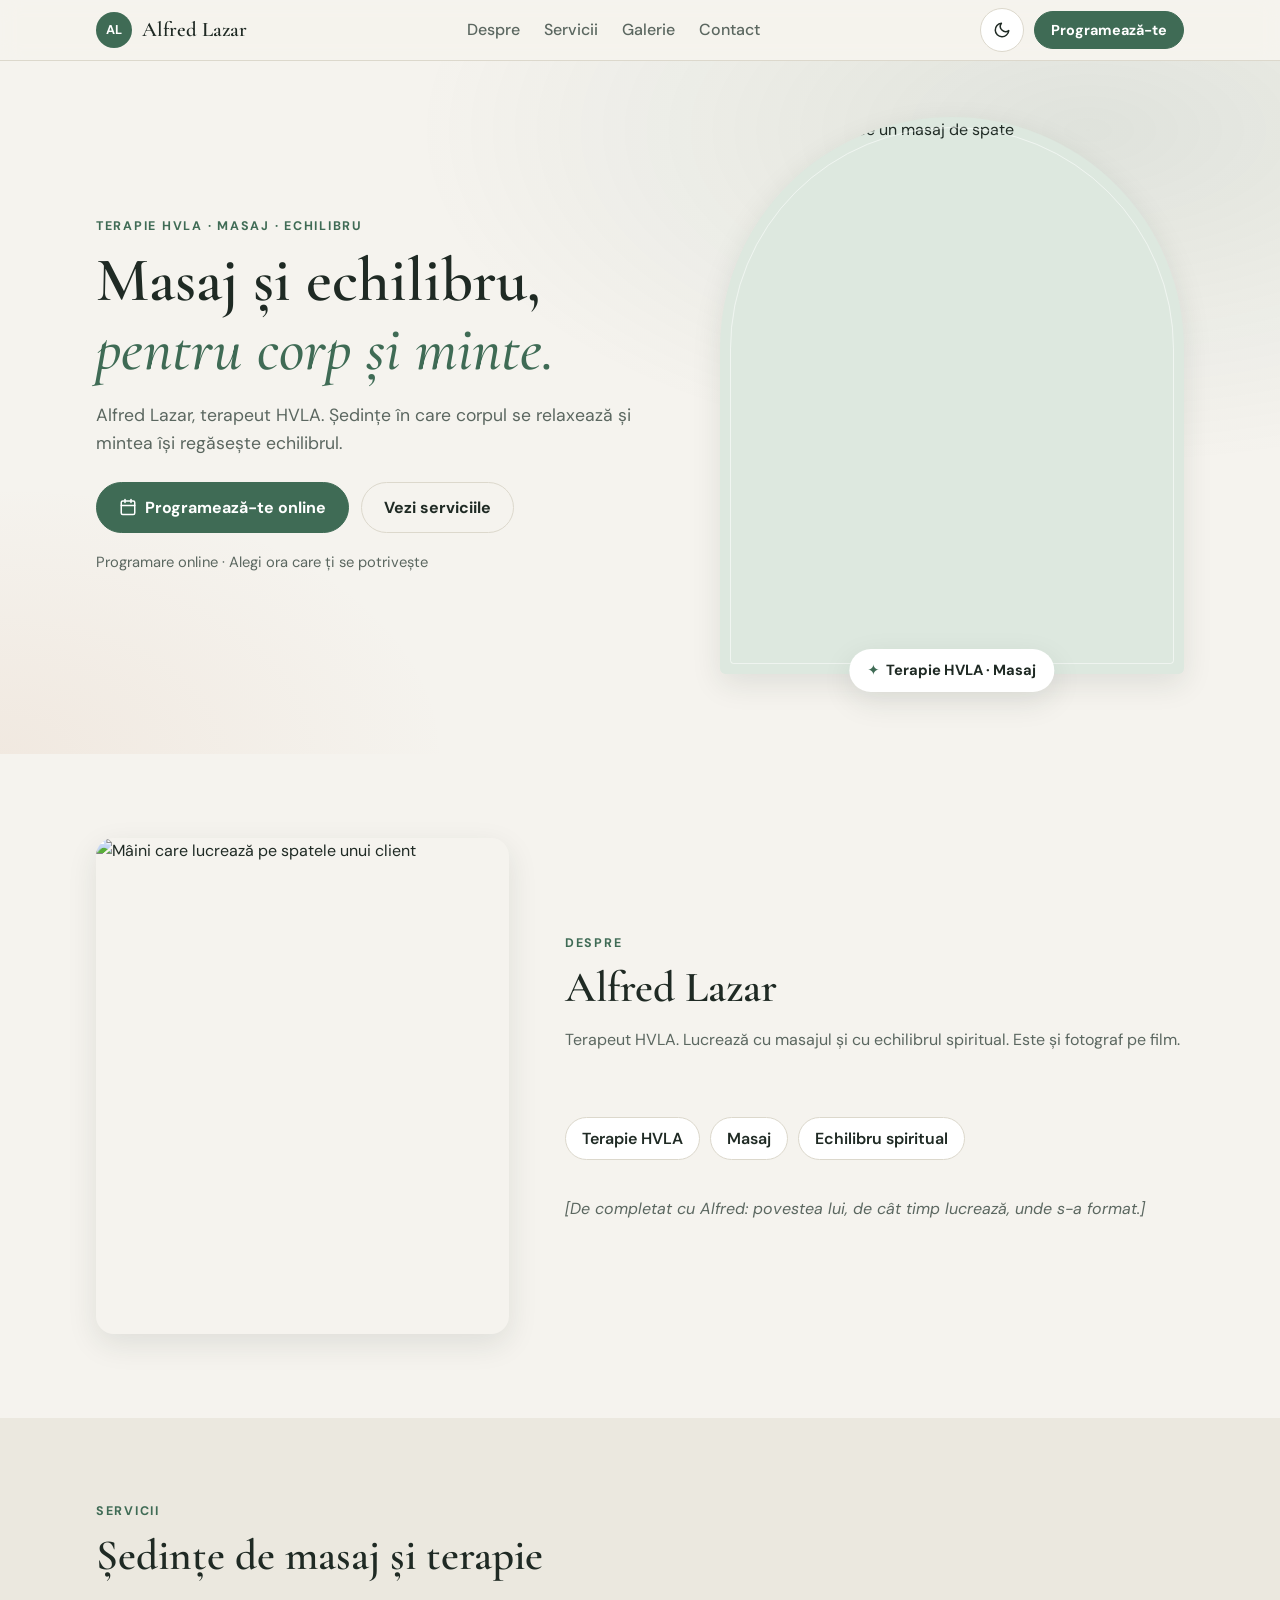
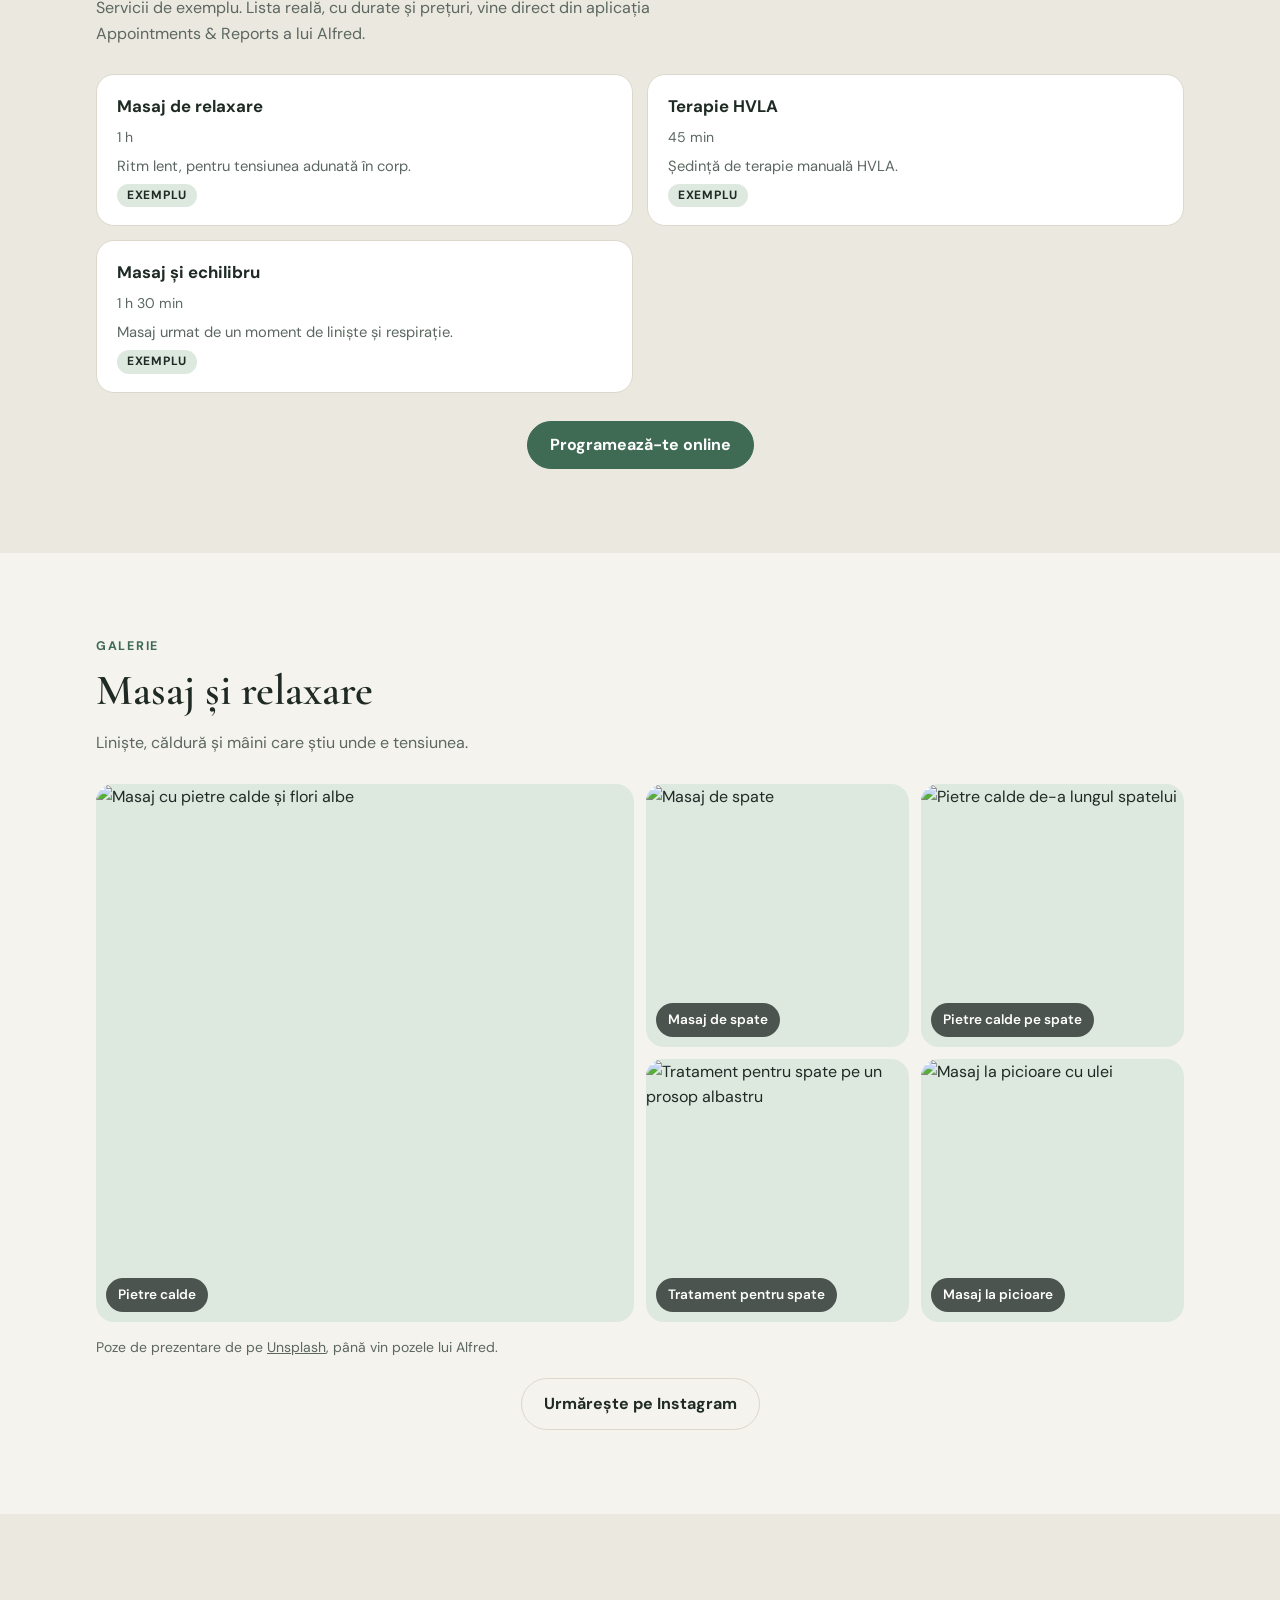
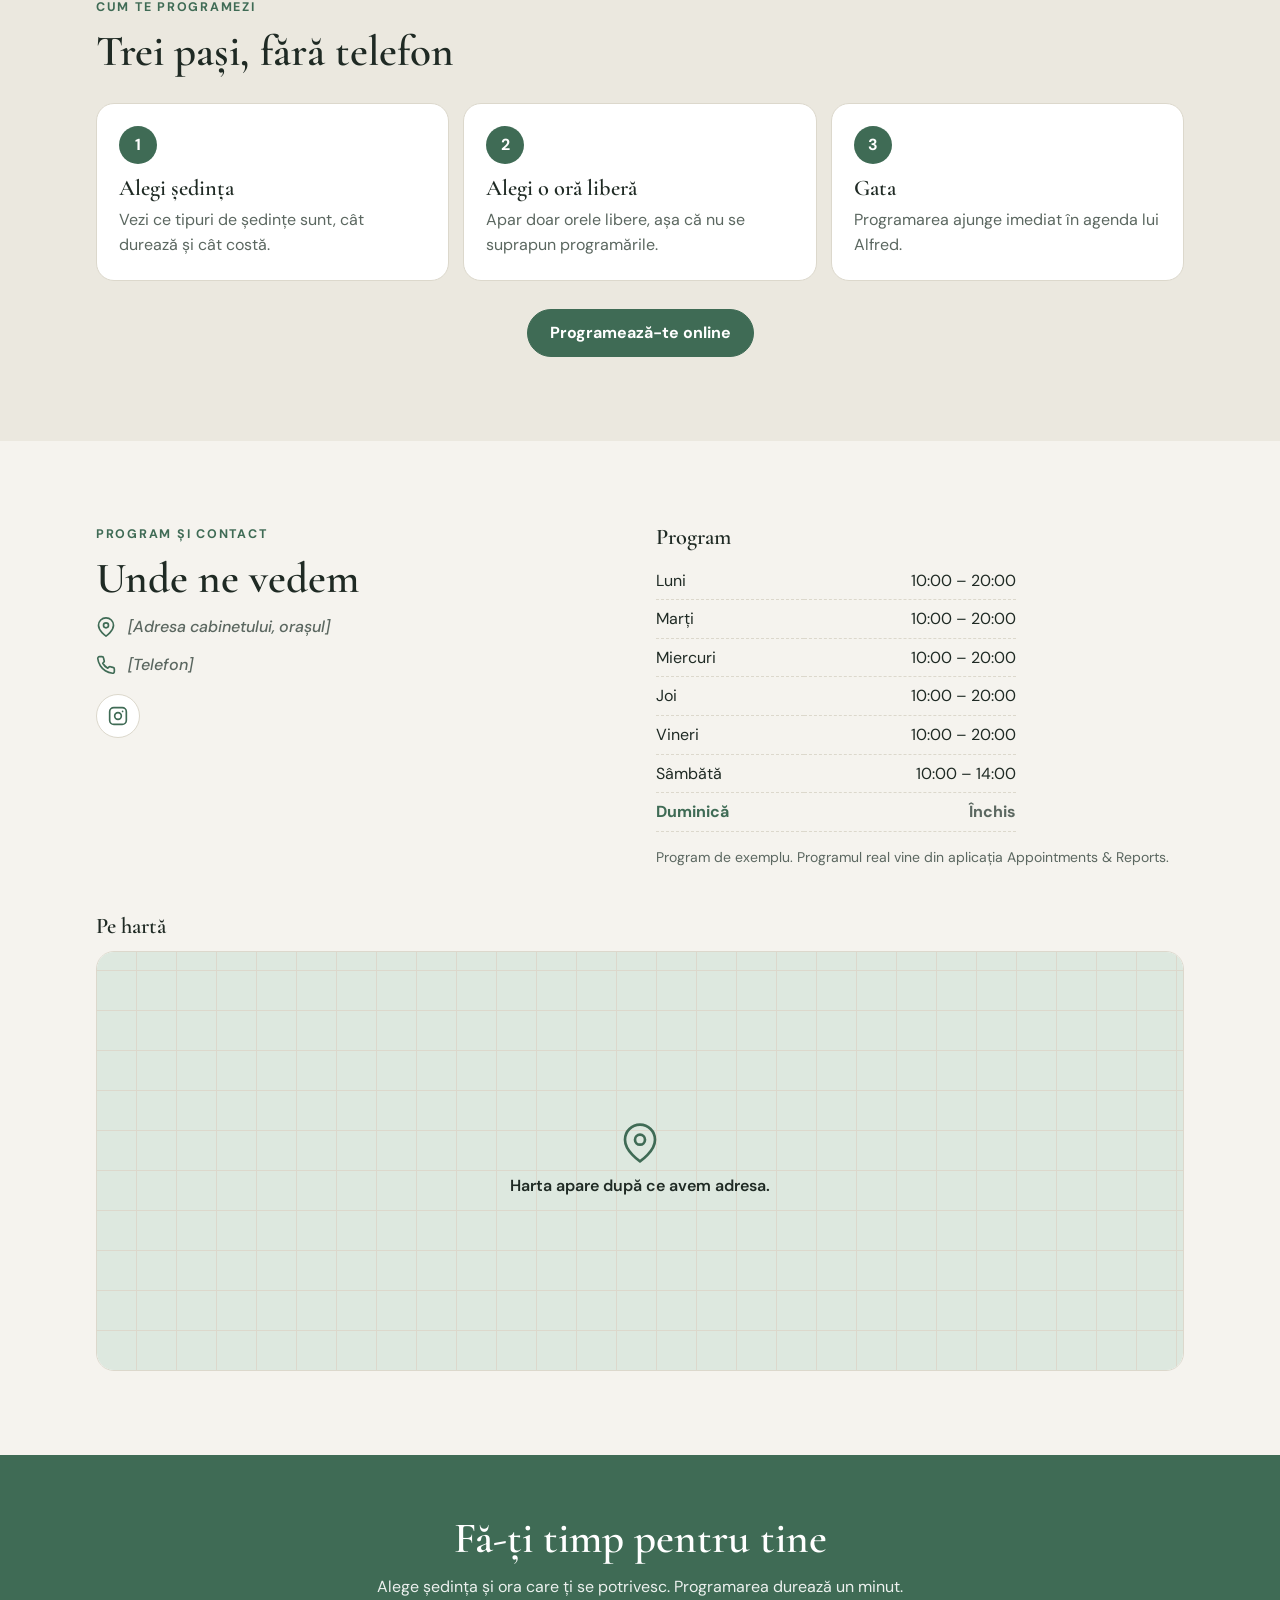
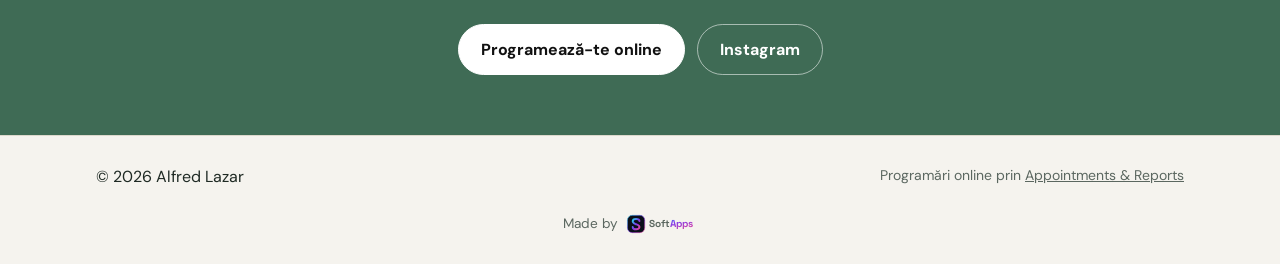
==== index.html @ 682d250b "Draft page for Alfred Lazar (massage, HVLA) Romanian client draft built from the YourBusinessName te" ====
<!doctype html>
<html lang="ro" data-niche="massage">

<head>
  <meta charset="utf-8" />
  <meta name="viewport" content="width=device-width, initial-scale=1" />
  <title>Masaj și terapie HVLA | Alfred Lazar</title>
  <meta name="description"
    content="Alfred Lazar, terapeut HVLA: masaj și echilibru spiritual. Vezi serviciile, programul și fă-ți o programare online." />
  <!-- Draft: noindex until the client approves publishing. -->
  <meta name="robots" content="noindex" />
  <link rel="canonical" href="https://alfred-lazar.appointmentsapps.com/" />
  <meta name="theme-color" content="#f5f3ee" />
  <script>
    (function () {
      var saved = null;
      try { saved = localStorage.getItem('theme'); } catch (_) { }
      var dark = saved ? saved === 'dark' : window.matchMedia('(prefers-color-scheme: dark)').matches;
      document.documentElement.setAttribute('data-theme', dark ? 'dark' : 'light');
    })();
  </script>

  <meta property="og:type" content="website" />
  <meta property="og:locale" content="ro_RO" />
  <meta property="og:title" content="Masaj și terapie HVLA | Alfred Lazar" />
  <meta property="og:description" content="Masaj și echilibru spiritual. Programare online." />
  <meta property="og:url" content="https://alfred-lazar.appointmentsapps.com/" />
  <meta property="og:image" content="https://alfred-lazar.appointmentsapps.com/assets/og.jpg" />
  <meta property="og:image:width" content="1200" />
  <meta property="og:image:height" content="630" />
  <meta name="twitter:card" content="summary_large_image" />
  <!-- Address, phone, geo and rating are not known yet: added when the client sends them. -->
  <script type="application/ld+json">
    {
      "@context": "https://schema.org",
      "@type": "HealthAndBeautyBusiness",
      "name": "Alfred Lazar",
      "description": "Terapeut HVLA. Masaj și echilibru spiritual.",
      "url": "https://alfred-lazar.appointmentsapps.com/",
      "image": "https://alfred-lazar.appointmentsapps.com/assets/og.jpg",
      "sameAs": ["https://www.instagram.com/laz.alfred/"]
    }
  </script>

  <link rel="icon" type="image/svg+xml" href="assets/favicon.svg" />

  <link rel="preconnect" href="https://images.unsplash.com" />
  <link rel="preload" as="image" fetchpriority="high" imagesrcset="https://images.unsplash.com/photo-1591343395082-e120087004b4?auto=format&amp;fit=crop&amp;w=600&amp;h=720&amp;q=50 600w, https://images.unsplash.com/photo-1591343395082-e120087004b4?auto=format&amp;fit=crop&amp;w=900&amp;h=1080&amp;q=50 900w" imagesizes="(min-width: 768px) 42vw, 92vw" href="https://images.unsplash.com/photo-1591343395082-e120087004b4?auto=format&amp;fit=crop&amp;w=600&amp;h=720&amp;q=50" />
  <link rel="preconnect" href="https://fonts.googleapis.com" />
  <link rel="preconnect" href="https://fonts.gstatic.com" crossorigin />
  <link rel="stylesheet" media="print" onload="this.media='all'"
    href="https://fonts.googleapis.com/css2?family=Cormorant+Garamond:ital,wght@0,500;0,600;1,500&family=DM+Sans:opsz,wght@9..40,400;9..40,500;9..40,700&family=Space+Grotesk:wght@700&display=swap" />

  <link rel="stylesheet" href="styles.css?v=2" />
</head>

<body>
  <header class="site-header">
    <div class="topbar">
      <div class="container topbar-inner">
        <a href="#" class="brand">
          <span class="brand-mark" aria-hidden="true">AL</span>
          <span>Alfred Lazar</span>
        </a>
        <nav class="topnav" aria-label="Secțiuni">
          <a href="#despre">Despre</a>
          <a href="#services">Servicii</a>
          <a href="#gallery">Galerie</a>
          <a href="#contact">Contact</a>
        </nav>
        <div class="topbar-actions">
          <button type="button" class="theme-toggle" id="theme-toggle" aria-label="Schimbă tema (luminoasă / întunecată)">
            <svg class="icon-moon" viewBox="0 0 24 24" width="18" height="18" fill="none" stroke="currentColor"
              stroke-width="2" stroke-linecap="round" stroke-linejoin="round" aria-hidden="true">
              <path d="M21 12.79A9 9 0 1 1 11.21 3 7 7 0 0 0 21 12.79z" />
            </svg>
            <svg class="icon-sun" viewBox="0 0 24 24" width="18" height="18" fill="none" stroke="currentColor"
              stroke-width="2" stroke-linecap="round" stroke-linejoin="round" aria-hidden="true">
              <circle cx="12" cy="12" r="5" />
              <line x1="12" y1="1" x2="12" y2="3" />
              <line x1="12" y1="21" x2="12" y2="23" />
              <line x1="4.22" y1="4.22" x2="5.64" y2="5.64" />
              <line x1="18.36" y1="18.36" x2="19.78" y2="19.78" />
              <line x1="1" y1="12" x2="3" y2="12" />
              <line x1="21" y1="12" x2="23" y2="12" />
              <line x1="4.22" y1="19.78" x2="5.64" y2="18.36" />
              <line x1="18.36" y1="5.64" x2="19.78" y2="4.22" />
            </svg>
          </button>
          <!-- Booking buttons stay inert until the client's booking link exists (BOOKING_LINK_ID in app.js). -->
          <button type="button" class="btn btn-small book-btn">Programează-te</button>
        </div>
      </div>
    </div>
  </header>

  <main>
    <section class="hero">
      <div class="container hero-inner">
        <div class="hero-copy">
          <p class="eyebrow">Terapie HVLA · Masaj · Echilibru</p>
          <h1><span>Masaj și echilibru, </span><em>pentru corp și minte.</em></h1>
          <p class="lead">Alfred Lazar, terapeut HVLA. Ședințe în care corpul se relaxează și mintea își regăsește
            echilibrul.</p>
          <div class="hero-actions">
            <button type="button" class="btn book-btn">
              <svg viewBox="0 0 24 24" width="18" height="18" fill="none" stroke="currentColor" stroke-width="2"
                stroke-linecap="round" stroke-linejoin="round" aria-hidden="true">
                <rect x="3" y="4" width="18" height="18" rx="2" />
                <line x1="16" y1="2" x2="16" y2="6" />
                <line x1="8" y1="2" x2="8" y2="6" />
                <line x1="3" y1="10" x2="21" y2="10" />
              </svg>
              Programează-te online
            </button>
            <a class="btn btn-ghost" href="#services">Vezi serviciile</a>
          </div>
          <p class="hero-proof">Programare online · Alegi ora care ți se potrivește</p>
        </div>

        <div class="hero-visual">
          <div class="hero-photo">
            <img src="https://images.unsplash.com/photo-1591343395082-e120087004b4?auto=format&amp;fit=crop&amp;w=600&amp;h=720&amp;q=50" srcset="https://images.unsplash.com/photo-1591343395082-e120087004b4?auto=format&amp;fit=crop&amp;w=600&amp;h=720&amp;q=50 600w, https://images.unsplash.com/photo-1591343395082-e120087004b4?auto=format&amp;fit=crop&amp;w=900&amp;h=1080&amp;q=50 900w"
              sizes="(min-width: 768px) 42vw, 92vw" width="600" height="720" fetchpriority="high"
              alt="Terapeut care face un masaj de spate" />
          </div>
          <p class="hero-chip"><span aria-hidden="true">✦</span> Terapie HVLA · Masaj</p>
        </div>
      </div>
    </section>

    <section class="section" id="despre">
      <div class="container about-wrap">
        <figure class="about-photo">
          <img src="https://images.unsplash.com/photo-1699523229208-be1e1dd9252d?auto=format&amp;fit=crop&amp;w=700&amp;h=840&amp;q=65" width="700" height="840" loading="lazy"
            alt="Mâini care lucrează pe spatele unui client" />
        </figure>
        <div class="about">
        <div class="section-head">
          <p class="eyebrow">Despre</p>
          <h2>Alfred Lazar</h2>
          <p class="muted">Terapeut HVLA. Lucrează cu masajul și cu echilibrul spiritual. Este și fotograf pe film.</p>
        </div>
        <ul class="about-tags" aria-label="Ce face Alfred">
          <li>Terapie HVLA</li>
          <li>Masaj</li>
          <li>Echilibru spiritual</li>
        </ul>
        <p class="placeholder-text">[De completat cu Alfred: povestea lui, de cât timp lucrează, unde s-a format.]</p>
      </div></div>
    </section>

    <section class="section section-tint" id="services">
      <div class="container">
        <div class="section-head">
          <p class="eyebrow">Servicii</p>
          <h2>Ședințe de masaj și terapie</h2>
          <p class="muted">Servicii de exemplu. Lista reală, cu durate și prețuri, vine direct din aplicația Appointments
            &amp; Reports a lui Alfred.</p>
        </div>
        <div id="services-list" class="services" aria-live="polite"></div>
        <div class="center">
          <button type="button" class="btn book-btn">Programează-te online</button>
        </div>
      </div>
    </section>

    <section class="section" id="gallery">
      <div class="container">
        <div class="section-head">
          <p class="eyebrow">Galerie</p>
          <h2>Masaj și relaxare</h2>
          <p class="muted">Liniște, căldură și mâini care știu unde e tensiunea.</p>
        </div>
        <div class="gallery gal" id="gallery-list">
          <figure class="gal-item gal-main">
            <img src="https://images.unsplash.com/photo-1600334129128-685c5582fd35?auto=format&amp;fit=crop&amp;w=900&amp;h=900&amp;q=65" width="900" height="900" loading="lazy" alt="Masaj cu pietre calde și flori albe" />
            <figcaption>Pietre calde</figcaption>
          </figure>
          <figure class="gal-item">
            <img src="https://images.unsplash.com/photo-1519824145371-296894a0daa9?auto=format&amp;fit=crop&amp;w=600&amp;h=600&amp;q=65" width="600" height="600" loading="lazy" alt="Masaj de spate" />
            <figcaption>Masaj de spate</figcaption>
          </figure>
          <figure class="gal-item">
            <img src="https://images.unsplash.com/photo-1696841212541-449ca29397cc?auto=format&amp;fit=crop&amp;w=600&amp;h=600&amp;q=65" width="600" height="600" loading="lazy" alt="Pietre calde de-a lungul spatelui" />
            <figcaption>Pietre calde pe spate</figcaption>
          </figure>
          <figure class="gal-item">
            <img src="https://images.unsplash.com/photo-1540205895360-4ad4cffb3aa8?auto=format&amp;fit=crop&amp;w=600&amp;h=600&amp;q=65" width="600" height="600" loading="lazy" alt="Tratament pentru spate pe un prosop albastru" />
            <figcaption>Tratament pentru spate</figcaption>
          </figure>
          <figure class="gal-item">
            <img src="https://images.unsplash.com/photo-1675159364615-38e1f6b62282?auto=format&amp;fit=crop&amp;w=600&amp;h=600&amp;q=65" width="600" height="600" loading="lazy" alt="Masaj la picioare cu ulei" />
            <figcaption>Masaj la picioare</figcaption>
          </figure>
        </div>
        <p class="muted small photo-note">Poze de prezentare de pe <a href="https://unsplash.com/" target="_blank" rel="noopener">Unsplash</a>, până vin pozele lui Alfred.</p>
        <div class="center ig-cta">
          <a class="btn btn-ghost" href="https://www.instagram.com/laz.alfred/" target="_blank" rel="noopener">Urmărește
            pe Instagram</a>
        </div>
      </div>
    </section>

    <section class="section section-tint" id="how">
      <div class="container">
        <div class="section-head">
          <p class="eyebrow">Cum te programezi</p>
          <h2>Trei pași, fără telefon</h2>
        </div>
        <ol class="steps">
          <li>
            <span class="step-n">1</span>
            <h3>Alegi ședința</h3>
            <p class="muted">Vezi ce tipuri de ședințe sunt, cât durează și cât costă.</p>
          </li>
          <li>
            <span class="step-n">2</span>
            <h3>Alegi o oră liberă</h3>
            <p class="muted">Apar doar orele libere, așa că nu se suprapun programările.</p>
          </li>
          <li>
            <span class="step-n">3</span>
            <h3>Gata</h3>
            <p class="muted">Programarea ajunge imediat în agenda lui Alfred.</p>
          </li>
        </ol>
        <div class="center">
          <button type="button" class="btn book-btn">Programează-te online</button>
        </div>
      </div>
    </section>

    <section class="section" id="contact">
      <div class="container contact">
        <div class="contact-info">
          <p class="eyebrow">Program și contact</p>
          <h2>Unde ne vedem</h2>
          <ul class="contact-list">
            <li>
              <svg viewBox="0 0 24 24" width="20" height="20" fill="none" stroke="currentColor" stroke-width="2"
                stroke-linecap="round" stroke-linejoin="round" aria-hidden="true">
                <path d="M21 10c0 7-9 13-9 13s-9-6-9-13a9 9 0 0 1 18 0z" />
                <circle cx="12" cy="10" r="3" />
              </svg>
              <span class="placeholder-text">[Adresa cabinetului, orașul]</span>
            </li>
            <li>
              <svg viewBox="0 0 24 24" width="20" height="20" fill="none" stroke="currentColor" stroke-width="2"
                stroke-linecap="round" stroke-linejoin="round" aria-hidden="true">
                <path
                  d="M22 16.92v3a2 2 0 0 1-2.18 2 19.79 19.79 0 0 1-8.63-3.07 19.5 19.5 0 0 1-6-6 19.79 19.79 0 0 1-3.07-8.67A2 2 0 0 1 4.11 2h3a2 2 0 0 1 2 1.72c.13.96.36 1.9.7 2.81a2 2 0 0 1-.45 2.11L8.09 9.91a16 16 0 0 0 6 6l1.27-1.27a2 2 0 0 1 2.11-.45c.91.34 1.85.57 2.81.7A2 2 0 0 1 22 16.92z" />
              </svg>
              <span class="placeholder-text">[Telefon]</span>
            </li>
          </ul>
          <ul class="social" aria-label="Rețele sociale">
            <li>
              <a class="social-link" href="https://www.instagram.com/laz.alfred/" target="_blank" rel="noopener"
                aria-label="Instagram @laz.alfred">
                <svg viewBox="0 0 24 24" width="20" height="20" fill="none" stroke="currentColor" stroke-width="2"
                  stroke-linecap="round" stroke-linejoin="round" aria-hidden="true">
                  <rect x="2" y="2" width="20" height="20" rx="5" />
                  <circle cx="12" cy="12" r="4" />
                  <path d="M17.5 6.5h.01" />
                </svg>
              </a>
            </li>
          </ul>
        </div>

        <div class="hours">
          <h3>Program</h3>
          <table id="hours-table">
            <tbody></tbody>
          </table>
          <p class="muted small" id="hours-note">Program de exemplu. Programul real vine din aplicația Appointments &amp;
            Reports.</p>
        </div>

        <div class="map">
          <h3>Pe hartă</h3>
          <div class="map-frame">
            <!-- Replace with the Google Maps embed once the address is known. -->
            <div class="map-placeholder">
              <svg viewBox="0 0 24 24" width="40" height="40" fill="none" stroke="currentColor" stroke-width="1.6"
                stroke-linecap="round" stroke-linejoin="round" aria-hidden="true">
                <path d="M21 10c0 7-9 13-9 13s-9-6-9-13a9 9 0 0 1 18 0z" />
                <circle cx="12" cy="10" r="3" />
              </svg>
              <p>Harta apare după ce avem adresa.</p>
            </div>
          </div>
        </div>
      </div>
    </section>

    <section class="cta">
      <div class="container cta-inner">
        <h2>Fă-ți timp pentru tine</h2>
        <p>Alege ședința și ora care ți se potrivesc. Programarea durează un minut.</p>
        <div class="cta-actions">
          <button type="button" class="btn btn-light book-btn">Programează-te online</button>
          <a class="btn btn-outline-light" href="https://www.instagram.com/laz.alfred/" target="_blank"
            rel="noopener">Instagram</a>
        </div>
      </div>
    </section>
  </main>

  <footer class="footer">
    <div class="container footer-inner">
      <p>© <span id="year">2026</span> Alfred Lazar</p>
      <p class="muted small">Programări online prin <a href="https://appointmentsapps.com/" target="_blank"
          rel="noopener">Appointments &amp; Reports</a></p>
    </div>
    <div class="container">
      <p class="footer-madeby">
        <a href="https://softsapps.com" target="_blank" rel="noopener" aria-label="Made by SoftApps">
          <span class="madeby-label">Made by</span>
          <svg xmlns="http://www.w3.org/2000/svg" viewBox="0 0 380 100" role="img" aria-label="SoftApps">
            <defs>
              <linearGradient id="saLogo" x1="0" y1="0" x2="1" y2="1">
                <stop offset="0" stop-color="#22d3ee"></stop>
                <stop offset="0.5" stop-color="#7c3aed"></stop>
                <stop offset="1" stop-color="#ec4899"></stop>
              </linearGradient>
            </defs>
            <rect x="6" y="14" width="72" height="72" rx="20" fill="#0a0e1a"></rect>
            <rect x="6" y="14" width="72" height="72" rx="20" fill="none" stroke="url(#saLogo)" stroke-width="2.5">
            </rect>
            <path
              d="M56 38 C56 31 49 29 42 29 C34 29 28 32 28 39 C28 47 37 49 42 51 C47 53 56 55 56 63 C56 70 48 72 42 72 C35 72 28 70 28 62"
              fill="none" stroke="url(#saLogo)" stroke-width="8" stroke-linecap="round"></path>
            <text x="96" y="62" font-family="'Space Grotesk', system-ui, sans-serif" font-size="42" font-weight="700"
              fill="currentColor">Soft<tspan fill="url(#saLogo)">Apps</tspan></text>
          </svg>
        </a>
      </p>
    </div>
  </footer>

  <button type="button" class="sticky-book book-btn">Programează-te online</button>

  <script src="lightbox.js?v=1" defer></script>
  <script type="module" src="app.js?v=2"></script>
</body>

</html>
---- styles.css ----
/* Theme tokens: one block per niche × light/dark. The niche is set on <html data-niche>. */

:root,
html[data-niche="nails"] {
  --bg: #fbf3f1;
  --bg-tint: #f6e6e3;
  --surface: #ffffff;
  --text: #2b1d1f;
  --muted: #7a6366;
  --line: #ecd8d4;
  --accent: #c2233f;
  --accent-ink: #ffffff;
  --accent-soft: #f7d9d6;
  --cta-bg: #c2233f;
  --cta-ink: #ffffff;
  --shadow: 0 10px 30px rgba(110, 40, 50, 0.10);
  --radius: 18px;
  --hero-radius: 999px 999px 18px 18px;
  --font-display: 'Cormorant Garamond', Georgia, serif;
  --font-body: 'DM Sans', system-ui, -apple-system, 'Segoe UI', sans-serif;
  --h-transform: none;
  --h-spacing: 0;
  --h-weight: 600;
  --em-style: italic;
}

html[data-theme="dark"][data-niche="nails"] {
  --bg: #1b1415;
  --bg-tint: #241a1c;
  --surface: #2a1f21;
  --text: #f6eceb;
  --muted: #bba5a7;
  --line: #3d2e30;
  --accent: #e95870;
  --accent-ink: #1b1415;
  --accent-soft: #3a2427;
  --cta-bg: #3a2427;
  --cta-ink: #f6eceb;
  --shadow: 0 10px 30px rgba(0, 0, 0, 0.35);
}

html[data-niche="barber"] {
  --bg: #f5f2ed;
  --bg-tint: #ebe6dd;
  --surface: #ffffff;
  --text: #1e1b18;
  --muted: #6b645b;
  --line: #ddd5c8;
  --accent: #a54c1c;
  --accent-ink: #ffffff;
  --accent-soft: #f1dccb;
  --cta-bg: #1e1b18;
  --cta-ink: #f3ede3;
  --shadow: 0 10px 30px rgba(60, 40, 20, 0.12);
  --radius: 6px;
  --hero-radius: 6px;
  --font-display: 'Oswald', 'Arial Narrow', sans-serif;
  --h-transform: uppercase;
  --h-spacing: 0.02em;
  --h-weight: 600;
  --em-style: normal;
}

html[data-theme="dark"][data-niche="barber"] {
  --bg: #14120f;
  --bg-tint: #1c1915;
  --surface: #221e19;
  --text: #f3ede3;
  --muted: #b0a698;
  --line: #3a342b;
  --accent: #e08a4b;
  --accent-ink: #14120f;
  --accent-soft: #3a2a1d;
  --cta-bg: #2a2118;
  --cta-ink: #f3ede3;
  --shadow: 0 10px 30px rgba(0, 0, 0, 0.4);
}

html[data-niche="detailing"] {
  --bg: #f1f5f9;
  --bg-tint: #e5edf5;
  --surface: #ffffff;
  --text: #0f1b2a;
  --muted: #5a6b7d;
  --line: #d3dfeb;
  --accent: #0b67c2;
  --accent-ink: #ffffff;
  --accent-soft: #d8e8f8;
  --cta-bg: #0b3b6e;
  --cta-ink: #ffffff;
  --shadow: 0 10px 30px rgba(15, 50, 100, 0.12);
  --radius: 14px;
  --hero-radius: 50% 50% 14px 14px / 38% 38% 14px 14px;
  --font-display: 'Space Grotesk', system-ui, sans-serif;
  --h-transform: none;
  --h-spacing: -0.02em;
  --h-weight: 700;
  --em-style: normal;
}

html[data-theme="dark"][data-niche="detailing"] {
  --bg: #0c131c;
  --bg-tint: #121c28;
  --surface: #172231;
  --text: #e8f0f8;
  --muted: #9fb1c4;
  --line: #263647;
  --accent: #4aa3ff;
  --accent-ink: #08111a;
  --accent-soft: #17304b;
  --cta-bg: #0f2c4d;
  --cta-ink: #e8f0f8;
  --shadow: 0 10px 30px rgba(0, 0, 0, 0.4);
}

html[data-niche="trainer"] {
  --bg: #f3f7f1;
  --bg-tint: #e4eee0;
  --surface: #ffffff;
  --text: #111c14;
  --muted: #566759;
  --line: #d2e0cc;
  --accent: #1b7733;
  --accent-ink: #ffffff;
  --accent-soft: #d6efd8;
  --cta-bg: #12331c;
  --cta-ink: #ffffff;
  --shadow: 0 10px 30px rgba(20, 70, 30, 0.12);
  --radius: 22px;
  --hero-radius: 40px 40px 120px 40px;
  --font-display: 'Oswald', 'Arial Narrow', sans-serif;
  --h-transform: uppercase;
  --h-spacing: 0.01em;
  --h-weight: 700;
  --em-style: normal;
}

html[data-theme="dark"][data-niche="trainer"] {
  --bg: #0d130e;
  --bg-tint: #131c14;
  --surface: #182319;
  --text: #eaf4ea;
  --muted: #9db3a0;
  --line: #2a3b2c;
  --accent: #8ae234;
  --accent-ink: #0d130e;
  --accent-soft: #243a1f;
  --cta-bg: #17261a;
  --cta-ink: #eaf4ea;
  --shadow: 0 10px 30px rgba(0, 0, 0, 0.4);
}

* { box-sizing: border-box; }

html { scroll-behavior: smooth; scroll-padding-top: 120px; }

body {
  margin: 0;
  background: var(--bg);
  color: var(--text);
  font-family: var(--font-body, 'DM Sans', system-ui, sans-serif);
  font-size: 16px;
  line-height: 1.6;
  -webkit-font-smoothing: antialiased;
  padding-bottom: 76px;
  transition: background 0.25s ease, color 0.25s ease;
}

html[data-niche="barber"] body,
html[data-niche="detailing"] body,
html[data-niche="trainer"] body { font-family: 'DM Sans', system-ui, -apple-system, 'Segoe UI', sans-serif; }

img, svg { max-width: 100%; }
a { color: inherit; }

.container { width: 100%; max-width: 1120px; margin: 0 auto; padding: 0 16px; }
.hidden { display: none !important; }
.muted { color: var(--muted); }
.small { font-size: 0.875rem; }
.center { text-align: center; margin-top: 28px; }

h1, h2, h3 {
  font-family: var(--font-display);
  font-weight: var(--h-weight);
  text-transform: var(--h-transform);
  letter-spacing: var(--h-spacing);
  line-height: 1.1;
  margin: 0 0 12px;
}
h1 { font-size: clamp(2.3rem, 7vw, 3.9rem); }
h1 em { font-style: var(--em-style); font-weight: 500; color: var(--accent); }
h2 { font-size: clamp(1.9rem, 5vw, 2.7rem); }
h3 { font-size: 1.4rem; }

.eyebrow {
  margin: 0 0 10px;
  font-size: 0.78rem;
  font-weight: 700;
  letter-spacing: 0.14em;
  text-transform: uppercase;
  color: var(--accent);
}

/* Buttons */
.btn {
  font-family: inherit;
  cursor: pointer;
  display: inline-flex;
  align-items: center;
  justify-content: center;
  gap: 8px;
  min-height: 48px;
  padding: 12px 22px;
  border-radius: 999px;
  border: 1.5px solid var(--accent);
  background: var(--accent);
  color: var(--accent-ink);
  font-weight: 700;
  font-size: 1rem;
  text-decoration: none;
  transition: transform 0.15s ease, box-shadow 0.15s ease, background 0.15s ease;
}
html[data-niche="barber"] .btn { border-radius: 6px; text-transform: uppercase; letter-spacing: 0.06em; font-size: 0.92rem; }
.btn:hover { transform: translateY(-1px); box-shadow: 0 8px 20px color-mix(in srgb, var(--accent) 32%, transparent); }
.btn-ghost { background: transparent; color: var(--text); border-color: var(--line); }
.btn-ghost:hover { border-color: var(--accent); box-shadow: none; }
.btn-small { min-height: 38px; padding: 6px 16px; font-size: 0.9rem; }
.btn-light { background: #fff; color: #111; border-color: #fff; }
.btn-outline-light { background: transparent; color: var(--cta-ink); border-color: color-mix(in srgb, var(--cta-ink) 55%, transparent); }
.btn-outline-light:hover { border-color: var(--cta-ink); box-shadow: none; }

/* Header: demo bar + top bar */
.site-header { position: sticky; top: 0; z-index: 20; }

.demo-bar { background: var(--text); color: var(--bg); }
.demo-bar-inner { display: flex; align-items: center; justify-content: space-between; gap: 12px; min-height: 48px; padding-top: 2px; padding-bottom: 2px; }
.demo-pick { display: inline-flex; align-items: center; gap: 10px; flex-shrink: 0; white-space: nowrap; font-size: 0.9rem; font-weight: 600; }
.demo-pick select {
  max-width: 62vw;
  text-overflow: ellipsis;
  min-height: 36px;
  padding: 4px 34px 4px 12px;
  border-radius: 999px;
  border: 1.5px solid color-mix(in srgb, var(--bg) 40%, transparent);
  background: color-mix(in srgb, var(--bg) 12%, transparent);
  color: inherit;
  font: inherit;
  font-weight: 700;
  cursor: pointer;
  appearance: none;
  -webkit-appearance: none;
  background-image: url("data:image/svg+xml,%3Csvg xmlns='http://www.w3.org/2000/svg' width='12' height='8' viewBox='0 0 12 8'%3E%3Cpath d='M1 1.5l5 5 5-5' fill='none' stroke='%23999' stroke-width='2' stroke-linecap='round' stroke-linejoin='round'/%3E%3C/svg%3E");
  background-repeat: no-repeat;
  background-position: right 12px center;
}
.demo-pick select option { color: #111; background: #fff; }
.demo-pick select:focus-visible { outline: 3px solid var(--accent); outline-offset: 2px; }
.demo-bar { position: relative; }
.demo-perks { flex: 1; min-width: 0; display: flex; justify-content: center; }
.demo-get {
  flex-shrink: 0; padding: 7px 14px; border-radius: 999px; background: var(--bg); color: var(--text);
  text-decoration: none; font-size: 0.9rem; font-weight: 700; white-space: nowrap;
}
.demo-get:hover { background: var(--accent-soft); }
/* Touch targets: the bar's controls look 36 px tall but take taps over 44 px (a transparent
   border on the select, an invisible ::after on the link and the pill). */
.demo-pick select { min-height: 44px; padding: 0 30px 0 10px; border: 4px solid transparent; background-clip: padding-box; box-shadow: inset 0 0 0 1.5px color-mix(in srgb, var(--bg) 40%, transparent); }
.demo-get, .perks-pill { position: relative; }
.demo-get::after, .perks-pill::after { content: ''; position: absolute; inset: -6px -2px; }
.perks-pill {
  display: inline-flex; align-items: center; gap: 7px; max-width: 100%; min-height: 36px; padding: 5px 12px;
  border-radius: 999px; border: 1.5px solid var(--accent); background: transparent; color: var(--bg);
  font: inherit; font-size: 0.9rem; font-weight: 700; white-space: nowrap; cursor: pointer;
}
.perks-pill b { color: var(--accent-soft); font-weight: 800; }
html[data-theme="dark"] .perks-pill b { color: color-mix(in srgb, var(--accent) 50%, #000); }
.perks-pill:hover { background: color-mix(in srgb, var(--bg) 12%, transparent); }
.perks-pill:focus-visible { outline: 3px solid var(--accent); outline-offset: 2px; }
.perks-caret { transition: transform 0.2s; }
.perks-pill[aria-expanded="true"] .perks-caret { transform: rotate(180deg); }
.perks-pop {
  position: absolute; z-index: 5; top: calc(100% + 6px); left: 50%; transform: translateX(-50%);
  width: min(760px, calc(100% - 32px)); padding: 8px;
  display: grid; grid-template-columns: 1fr 1fr; gap: 2px;
  background: var(--surface); color: var(--text); border: 1px solid var(--line); border-radius: 16px;
  box-shadow: var(--shadow); font-size: 0.92rem;
}
.perks-pop[hidden] { display: none; }
.perks-pop > div { padding: 12px 14px; border-radius: 12px; }
.perks-pop > div:hover { background: var(--accent-soft); }
.perks-pop > div > span { margin-right: 6px; }
.perks-pop strong { font-size: 0.95rem; }
.perks-pop em { display: block; margin-top: 2px; font-style: normal; color: var(--muted); font-size: 0.86rem; }
.perks-app { grid-column: 1 / -1; padding: 10px 14px; font-weight: 700; color: var(--accent); text-underline-offset: 3px; }
.perks-short { display: none; }
@media (max-width: 420px) {
  .perks-full { display: none; }
  .perks-short { display: inline; }
  .perks-caret { display: none; }
  .perks-pill { padding-inline: 10px; gap: 5px; }
}
@media (max-width: 800px) {
  .perks-long { display: none; }
  .demo-pick select { max-width: 34vw; }
}
@media (max-width: 640px) {
  .perks-pop { grid-template-columns: 1fr; }
}
@media (max-width: 520px) {
  .demo-bar-inner { gap: 8px; }
  .demo-pick-label { display: none; }
  .demo-pick select { max-width: 30vw; }
  .demo-get { padding: 7px 11px; }
}

.topbar {
  background: color-mix(in srgb, var(--bg) 90%, transparent);
  backdrop-filter: saturate(1.4) blur(10px);
  -webkit-backdrop-filter: saturate(1.4) blur(10px);
  border-bottom: 1px solid var(--line);
}
.topbar-inner { display: flex; align-items: center; justify-content: space-between; gap: 12px; height: 60px; }
.brand { white-space: nowrap; display: flex; align-items: center; gap: 10px; text-decoration: none; font-family: var(--font-display); font-size: 1.3rem; font-weight: var(--h-weight); text-transform: var(--h-transform); letter-spacing: var(--h-spacing); }
.brand-mark {
  display: inline-flex; align-items: center; justify-content: center;
  width: 36px; height: 36px; border-radius: 50%;
  background: var(--accent); color: var(--accent-ink);
  font-family: 'DM Sans', system-ui, sans-serif; font-size: 0.8rem; font-weight: 700; letter-spacing: 0.02em; text-transform: none;
}
html[data-niche="barber"] .brand-mark { border-radius: 6px; }
.topnav { display: none; }
.topbar-actions { display: flex; align-items: center; gap: 10px; }
.theme-toggle {
  display: inline-flex; align-items: center; justify-content: center;
  width: 44px; height: 44px; padding: 0; border-radius: 50%;
  border: 1px solid var(--line); background: var(--surface); color: var(--text); cursor: pointer;
}
.theme-toggle:hover { border-color: var(--accent); color: var(--accent); }
.theme-toggle .icon-sun { display: none; }
:root[data-theme="dark"] .theme-toggle .icon-sun { display: block; }
:root[data-theme="dark"] .theme-toggle .icon-moon { display: none; }
.topbar .btn-small { display: none; }

/* Hero */
.hero { padding: 32px 0 52px; }
.hero-inner { display: grid; gap: 32px; }
.lead { font-size: 1.1rem; color: var(--muted); max-width: 34rem; }
.hero-actions { display: flex; flex-wrap: wrap; gap: 12px; margin: 24px 0 18px; }
.hero-actions .btn { flex: 1 1 200px; }
.hero-proof { margin: 0; font-size: 0.92rem; color: var(--muted); }
.hero-visual { position: relative; }
.hero-art {
  background: var(--accent-soft);
  border-radius: var(--hero-radius);
  box-shadow: var(--shadow);
  overflow: hidden;
  padding: 12px 12px 0;
}
.hero-art svg { display: none; width: 100%; height: auto; max-height: 420px; margin: 0 auto; }
html[data-niche="nails"] [data-art="nails"],
html[data-niche="barber"] [data-art="barber"],
html[data-niche="detailing"] [data-art="detailing"],
html[data-niche="trainer"] [data-art="trainer"] { display: block; }
.hero-badge {
  position: absolute; left: 16px; bottom: 16px;
  display: inline-flex; align-items: center; gap: 8px;
  padding: 8px 14px; border-radius: 999px;
  background: var(--surface); box-shadow: var(--shadow);
  font-size: 0.88rem; font-weight: 700;
}
.hero-badge::before { content: ''; width: 9px; height: 9px; border-radius: 50%; background: #9aa0a6; }
.hero-badge.is-open::before { background: #22a55a; }

/* Illustration colour hooks */
.f-accent { fill: var(--accent); }
.f-soft { fill: var(--surface); opacity: 0.55; }
.f-surface { fill: var(--surface); }
.f-text { fill: var(--text); }
.s-accent { stroke: var(--accent); }
.s-text { stroke: var(--text); }
.s-line { stroke: var(--line); }
.pole-copper { fill: var(--accent); }
.pole-spin { animation: pole-spin 2.4s linear infinite; }
@keyframes pole-spin { to { transform: translateY(60px); } }
.pulse { stroke-dasharray: 560; stroke-dashoffset: 560; animation: pulse-draw 2.6s ease-out infinite; }
@keyframes pulse-draw { 0% { stroke-dashoffset: 560; } 55%, 100% { stroke-dashoffset: 0; } }
.bubbles { animation: bubble-float 3.4s ease-in-out infinite; }
@keyframes bubble-float { 50% { transform: translateY(-10px); } }

/* Sections */
.section { padding: 60px 0; }
.section-tint { background: var(--bg-tint); }
.section-head { max-width: 40rem; margin-bottom: 28px; }

/* Why */
.why { display: grid; gap: 14px; }
.why-item { padding: 22px; border-radius: var(--radius); background: var(--surface); border: 1px solid var(--line); }
.why-item h3 { margin-bottom: 6px; }
.why-item p { margin: 0; color: var(--muted); }
.why-num {
  display: inline-flex; align-items: center; justify-content: center;
  width: 38px; height: 38px; margin-bottom: 12px; border-radius: 50%;
  background: var(--accent-soft); color: var(--accent);
  font-weight: 700;
}
html[data-niche="barber"] .why-num { border-radius: 6px; }

/* Services */
.services { display: grid; gap: 14px; }
.service {
  display: flex; flex-direction: column; gap: 6px;
  padding: 18px 20px; border-radius: var(--radius);
  background: var(--surface); border: 1px solid var(--line);
}
.service-top { display: flex; justify-content: space-between; align-items: baseline; gap: 12px; }
.service-name { font-weight: 700; font-size: 1.05rem; }
.service-price { font-weight: 700; color: var(--accent); white-space: nowrap; }
.service-meta { font-size: 0.88rem; color: var(--muted); }
.service-desc { font-size: 0.92rem; color: var(--muted); margin: 0; }
.service-book {
  /* 44 px tall for touch, negative margins keep the card's spacing. */
  display: inline-flex; align-items: center; min-height: 44px;
  align-self: flex-start; margin: -6px 0 -10px; padding: 0;
  background: none; border: 0; cursor: pointer;
  font: inherit; font-size: 0.92rem; font-weight: 700; color: var(--accent);
}
.service-book:hover { text-decoration: underline; text-underline-offset: 3px; }

/* Gallery (placeholder photos) */
.gallery { display: grid; grid-template-columns: repeat(2, 1fr); gap: 10px; }
.photo {
  position: relative;
  display: flex; flex-direction: column; align-items: center; justify-content: center; gap: 8px;
  min-height: 150px; margin: 0; padding: 16px;
  border-radius: var(--radius);
  border: 1px dashed color-mix(in srgb, var(--accent) 45%, var(--line));
  color: color-mix(in srgb, var(--accent) 80%, var(--text));
  text-align: center; overflow: hidden;
  background:
    repeating-linear-gradient(135deg, transparent 0 14px, color-mix(in srgb, var(--accent) 6%, transparent) 14px 28px),
    linear-gradient(var(--tone-angle, 135deg), color-mix(in srgb, var(--accent) var(--tone-a, 16%), var(--surface)), color-mix(in srgb, var(--accent) var(--tone-b, 4%), var(--bg-tint)));
}
.photo[data-tone="0"] { --tone-a: 30%; --tone-b: 10%; }
.photo[data-tone="1"] { --tone-angle: 160deg; --tone-a: 14%; --tone-b: 4%; }
.photo[data-tone="2"] { --tone-angle: 45deg; --tone-a: 22%; --tone-b: 6%; }
.photo[data-tone="3"] { --tone-angle: 200deg; --tone-a: 10%; --tone-b: 18%; }
.photo[data-tone="4"] { --tone-angle: 110deg; --tone-a: 26%; --tone-b: 8%; }
.photo[data-tone="5"] { --tone-angle: 70deg; --tone-a: 12%; --tone-b: 14%; }
.photo-icon { display: inline-flex; opacity: 0.75; }
.photo figcaption { font-size: 0.9rem; font-weight: 700; color: var(--text); }
.photo-main { grid-column: 1 / -1; min-height: 240px; border-style: solid; border-width: 2px; border-color: var(--accent); }
.photo-main .photo-icon svg { width: 56px; height: 56px; }
.photo-main figcaption {
  font-family: var(--font-display); font-size: clamp(1.8rem, 6vw, 2.6rem);
  text-transform: var(--h-transform); letter-spacing: var(--h-spacing); font-weight: var(--h-weight); color: var(--accent);
}

/* Reviews */
.reviews { display: grid; gap: 14px; }
.review { display: flex; flex-direction: column; gap: 10px; margin: 0; padding: 22px; border-radius: var(--radius); background: var(--surface); border: 1px solid var(--line); }
.stars { color: #e0a43a; letter-spacing: 2px; font-size: 1.05rem; }
.review blockquote { margin: 0; font-size: 1.05rem; line-height: 1.5; }
.review figcaption { display: flex; flex-wrap: wrap; align-items: center; gap: 4px 10px; margin-top: auto; font-size: 0.9rem; }
.review figcaption strong { font-weight: 700; }
.review-service { color: var(--muted); }
.review-sample {
  margin-left: auto; padding: 2px 10px; border-radius: 999px;
  background: var(--accent-soft); color: color-mix(in srgb, var(--accent) 80%, var(--text));
  font-size: 0.72rem; font-weight: 700; letter-spacing: 0.06em; text-transform: uppercase;
}

/* "Comes live from the app" explainer */
.sync-note {
  display: flex; flex-direction: column; gap: 12px; align-items: flex-start;
  margin: 0 0 24px; padding: 18px 20px;
  border-radius: var(--radius);
  background: var(--surface);
  border: 1px solid var(--line);
  border-left: 4px solid var(--accent);
}
.sync-note-icon {
  display: inline-flex; align-items: center; justify-content: center;
  flex-shrink: 0; width: 48px; height: 48px; border-radius: 50%;
  background: var(--accent-soft); color: var(--accent);
}
.sync-note-title { margin: 0 0 4px; font-weight: 700; font-size: 1.02rem; }
.sync-note-body .muted { margin: 0; }
.sync-flow { list-style: none; display: flex; flex-wrap: wrap; gap: 8px 6px; margin: 14px 0 0; padding: 0; counter-reset: flow; }
.sync-flow li {
  counter-increment: flow;
  display: inline-flex; align-items: center; gap: 8px;
  padding: 6px 12px; border-radius: 999px;
  background: var(--accent-soft); color: var(--text);
  font-size: 0.85rem; font-weight: 700;
}
.sync-flow li::before {
  content: counter(flow);
  display: inline-flex; align-items: center; justify-content: center;
  width: 20px; height: 20px; border-radius: 50%;
  background: var(--accent); color: var(--accent-ink); font-size: 0.75rem;
}
.sync-flow li + li::after { content: none; }

.service-group-title {
  grid-column: 1 / -1;
  margin: 16px 0 0;
  font-family: 'DM Sans', system-ui, sans-serif;
  font-size: 0.85rem; font-weight: 700; letter-spacing: 0.1em; text-transform: uppercase;
  color: var(--muted);
}
.service-skeleton {
  height: 96px; border-radius: var(--radius);
  background: linear-gradient(90deg, var(--surface) 0%, var(--accent-soft) 50%, var(--surface) 100%);
  background-size: 200% 100%;
  animation: shimmer 1.4s linear infinite;
}
@keyframes shimmer { from { background-position: 200% 0; } to { background-position: -200% 0; } }

/* Steps */
.steps { list-style: none; padding: 0; margin: 0; display: grid; gap: 14px; counter-reset: none; }
.steps li { padding: 22px; border-radius: var(--radius); background: var(--surface); border: 1px solid var(--line); }
.steps h3 { margin-bottom: 6px; }
.steps p { margin: 0; }
.step-n {
  display: inline-flex; align-items: center; justify-content: center;
  width: 38px; height: 38px; margin-bottom: 12px; border-radius: 50%;
  background: var(--accent); color: var(--accent-ink); font-weight: 700;
}
html[data-niche="barber"] .step-n { border-radius: 6px; }

/* Contact */
.contact { display: grid; grid-template-columns: minmax(0, 1fr); gap: 32px; }
.contact-list { list-style: none; padding: 0; margin: 0 0 16px; display: grid; gap: 12px; }
.contact-list li { display: flex; align-items: center; gap: 12px; font-weight: 500; }
.contact-list svg { color: var(--accent); flex-shrink: 0; }
.social { list-style: none; padding: 0; margin: 0 0 16px; display: flex; flex-wrap: wrap; gap: 10px; }
.social-link {
  display: inline-flex; align-items: center; justify-content: center;
  width: 44px; height: 44px; border-radius: 50%;
  border: 1px solid var(--line); background: var(--surface); color: var(--accent); cursor: pointer;
  transition: transform 0.15s ease, border-color 0.15s ease, background 0.15s ease, color 0.15s ease;
}
.social-link:hover { transform: translateY(-1px); border-color: var(--accent); background: var(--accent); color: var(--accent-ink); }
.social-link:focus-visible { outline: 3px solid var(--accent); outline-offset: 2px; }
html[data-niche="barber"] .social-link { border-radius: 6px; }
.map { grid-column: 1 / -1; }
.map-frame {
  position: relative; overflow: hidden; min-height: 300px; aspect-ratio: 16 / 9; max-height: 420px;
  /* With aspect-ratio and an auto width, min-height also set the width (300 × 16/9 = 533px) and the page
     scrolled sideways on phones. A definite width (and minmax(0, …) columns on .contact) keeps it inside. */
  width: 100%;
  border: 1px solid var(--line); border-radius: var(--radius); background: var(--surface);
}
.map-frame iframe { position: absolute; inset: 0; width: 100%; height: 100%; border: 0; }
.map-placeholder {
  position: absolute; inset: 0; display: flex; flex-direction: column; align-items: center; justify-content: center;
  gap: 4px; padding: 20px; text-align: center; color: var(--accent);
  background:
    repeating-linear-gradient(0deg, transparent 0 39px, var(--line) 39px 40px),
    repeating-linear-gradient(90deg, transparent 0 39px, var(--line) 39px 40px),
    var(--accent-soft);
  background-blend-mode: normal;
}
.map-placeholder p { margin: 0; color: var(--text); font-weight: 600; }
.map-placeholder p.muted { color: var(--muted); font-weight: 400; max-width: 28rem; }
.map-placeholder svg { margin-bottom: 6px; }
.hours table { width: 100%; max-width: 360px; border-collapse: collapse; }
.hours td { padding: 6px 0; border-bottom: 1px dashed var(--line); }
.hours td:last-child { text-align: right; font-variant-numeric: tabular-nums; }
.hours tr.today td { font-weight: 700; color: var(--accent); }
.hours tr.closed td:last-child { color: var(--muted); }

/* CTA */
.cta { background: var(--cta-bg); color: var(--cta-ink); padding: 60px 0; text-align: center; }
.cta p { opacity: 0.9; margin: 0 auto 24px; max-width: 36rem; }
.cta-actions { display: flex; flex-wrap: wrap; justify-content: center; gap: 12px; }
html[data-niche="trainer"][data-theme="dark"] .btn-light,
html[data-niche="nails"][data-theme="dark"] .btn-light { background: var(--accent); color: var(--accent-ink); border-color: var(--accent); }

/* Footer */
.footer { padding: 28px 0; border-top: 1px solid var(--line); }
.footer-inner { display: flex; flex-direction: column; gap: 4px; text-align: center; }
.footer p { margin: 0; }
.footer-madeby { margin-top: 20px !important; text-align: center; color: var(--muted); }
.footer-madeby a { display: inline-flex; align-items: center; gap: 0.45rem; color: inherit; text-decoration: none; transition: opacity 0.2s ease; }
.footer-madeby a:hover { opacity: 0.7; }
.footer-madeby .madeby-label { font-size: 0.85rem; }
.footer-madeby svg { height: 24px; width: auto; }

/* Sticky mobile booking */
.sticky-book {
  font-family: inherit; font-size: 1rem; border: 0; cursor: pointer;
  position: fixed; left: 16px; right: 16px; bottom: 12px; z-index: 30;
  display: flex; align-items: center; justify-content: center;
  min-height: 52px; border-radius: 999px;
  background: var(--accent); color: var(--accent-ink);
  font-weight: 700; text-decoration: none;
  box-shadow: 0 10px 28px color-mix(in srgb, var(--accent) 38%, transparent);
}
html[data-niche="barber"] .sticky-book { border-radius: 6px; text-transform: uppercase; letter-spacing: 0.06em; }

@media (min-width: 768px) {
  body { padding-bottom: 0; }
  .sticky-book { display: none; }
  .topbar .btn-small { display: inline-flex; }
  .hero { padding: 56px 0 80px; }
  .hero-inner { grid-template-columns: 1.1fr 0.9fr; align-items: center; gap: 56px; }
  .hero-actions .btn { flex: 0 0 auto; }
  .section { padding: 84px 0; }
  .sync-note { flex-direction: row; gap: 16px; }
  .why, .steps, .reviews { grid-template-columns: repeat(3, 1fr); }
  .gallery { grid-template-columns: repeat(3, 1fr); gap: 14px; }
  .photo { min-height: 190px; }
  .photo-main { grid-column: span 2; grid-row: span 2; min-height: 394px; }
  .services { grid-template-columns: repeat(2, 1fr); }
  .contact { grid-template-columns: repeat(2, minmax(0, 1fr)); align-items: start; }
  .footer-inner { flex-direction: row; justify-content: space-between; text-align: left; }
}

@media (min-width: 1000px) {
  .topnav { display: flex; gap: 24px; }
  .topnav a { text-decoration: none; font-weight: 500; color: var(--muted); white-space: nowrap; }
  .topnav a:hover { color: var(--accent); }
}

@media (prefers-reduced-motion: reduce) {
  html { scroll-behavior: auto; }
  .btn, body { transition: none; }
  .pole-spin, .bubbles, .service-skeleton { animation: none; }
  .pulse { animation: none; stroke-dashoffset: 0; }
}

/* ---------- Alfred Lazar: massage palette (calm sage + warm clay) ---------- */
html[data-niche="massage"] {
  --bg: #f5f3ee;
  --bg-tint: #ebe8df;
  --surface: #ffffff;
  --text: #1f2a24;
  --muted: #5b6760;
  --line: #dcd8cc;
  --accent: #3f6b55;
  --accent-ink: #ffffff;
  --accent-soft: #dde8df;
  --cta-bg: #3f6b55;
  --cta-ink: #ffffff;
  --shadow: 0 10px 30px rgba(31, 52, 40, 0.10);
  --radius: 18px;
  --hero-radius: 999px 999px 18px 18px;
  --font-display: 'Cormorant Garamond', Georgia, serif;
  --font-body: 'DM Sans', system-ui, -apple-system, 'Segoe UI', sans-serif;
  --h-transform: none;
  --h-spacing: 0;
  --h-weight: 600;
  --em-style: italic;
}
html[data-theme="dark"][data-niche="massage"] {
  --bg: #131915;
  --bg-tint: #1a221d;
  --surface: #202a24;
  --text: #ecf1ed;
  --muted: #a9b6ae;
  --line: #2f3b34;
  --accent: #8cc4a6;
  --accent-ink: #131915;
  --accent-soft: #24332b;
  --cta-bg: #24332b;
  --cta-ink: #ecf1ed;
  --shadow: 0 10px 30px rgba(0, 0, 0, 0.35);
}
html[data-niche="massage"] [data-art="massage"] { display: block; }
.stones { animation: bubble-float 5s ease-in-out infinite; transform-origin: center; }
@media (prefers-reduced-motion: reduce) { .stones { animation: none; } }
.example-tag {
  align-self: flex-start; padding: 2px 10px; border-radius: 999px;
  background: var(--accent-soft); color: var(--text);
  font-size: 0.75rem; font-weight: 700; letter-spacing: 0.06em; text-transform: uppercase;
}
.about { display: grid; gap: 20px; max-width: 46rem; }
.about-tags { display: flex; flex-wrap: wrap; gap: 10px; margin: 0; padding: 0; list-style: none; }
.about-tags li { padding: 8px 16px; border-radius: 999px; background: var(--surface); border: 1px solid var(--line); font-weight: 600; }
.ig-cta { margin-top: 20px; }
.placeholder-text { color: var(--muted); font-style: italic; }

/* ---------- Alfred Lazar: photos ---------- */
html[data-niche="massage"] .hero {
  background:
    radial-gradient(60rem 30rem at 85% 10%, color-mix(in srgb, var(--accent) 12%, transparent), transparent 70%),
    radial-gradient(40rem 24rem at 0% 100%, color-mix(in srgb, #c98b62 10%, transparent), transparent 70%);
}
.hero-photo {
  position: relative;
  border-radius: 999px 999px 24px 24px;
  overflow: hidden;
  box-shadow: var(--shadow);
  aspect-ratio: 5 / 6;
  background: var(--accent-soft);
}
.hero-photo::after {
  content: ''; position: absolute; inset: 10px;
  border-radius: 999px 999px 16px 16px;
  border: 1px solid rgba(255, 255, 255, 0.55);
  pointer-events: none;
}
.hero-photo img { display: block; width: 100%; height: 100%; object-fit: cover; }
.hero-chip {
  position: absolute; left: 50%; bottom: -18px; transform: translateX(-50%);
  margin: 0; padding: 10px 18px; border-radius: 999px; white-space: nowrap;
  background: var(--surface); color: var(--text); box-shadow: var(--shadow);
  font-size: 0.92rem; font-weight: 700;
}
.hero-chip span { color: var(--accent); margin-right: 4px; }

.about-wrap { display: grid; gap: 32px; align-items: center; }
.about-photo { margin: 0; border-radius: var(--radius); overflow: hidden; box-shadow: var(--shadow); aspect-ratio: 5 / 6; max-width: 420px; }
.about-photo img { display: block; width: 100%; height: 100%; object-fit: cover; }
@media (min-width: 768px) {
  .about-wrap { grid-template-columns: 0.8fr 1.2fr; gap: 56px; }
}

.gal { grid-template-columns: repeat(2, 1fr); gap: 12px; }
.gal-item {
  position: relative; margin: 0; overflow: hidden;
  border-radius: var(--radius); aspect-ratio: 1; background: var(--accent-soft);
}
.gal-item img { display: block; width: 100%; height: 100%; object-fit: cover; transition: transform 0.5s ease; }
.gal-item:hover img { transform: scale(1.05); }
.gal-item figcaption {
  position: absolute; left: 10px; bottom: 10px;
  padding: 6px 12px; border-radius: 999px;
  background: rgba(20, 28, 23, 0.72); color: #fff;
  font-size: 0.85rem; font-weight: 600;
}
.gal-main { grid-column: 1 / -1; }
@media (min-width: 768px) {
  .gal { grid-template-columns: repeat(4, 1fr); }
  .gal-main { grid-column: span 2; grid-row: span 2; }
}
.photo-note { margin-top: 14px; }
@media (prefers-reduced-motion: reduce) { .gal-item img { transition: none; } }
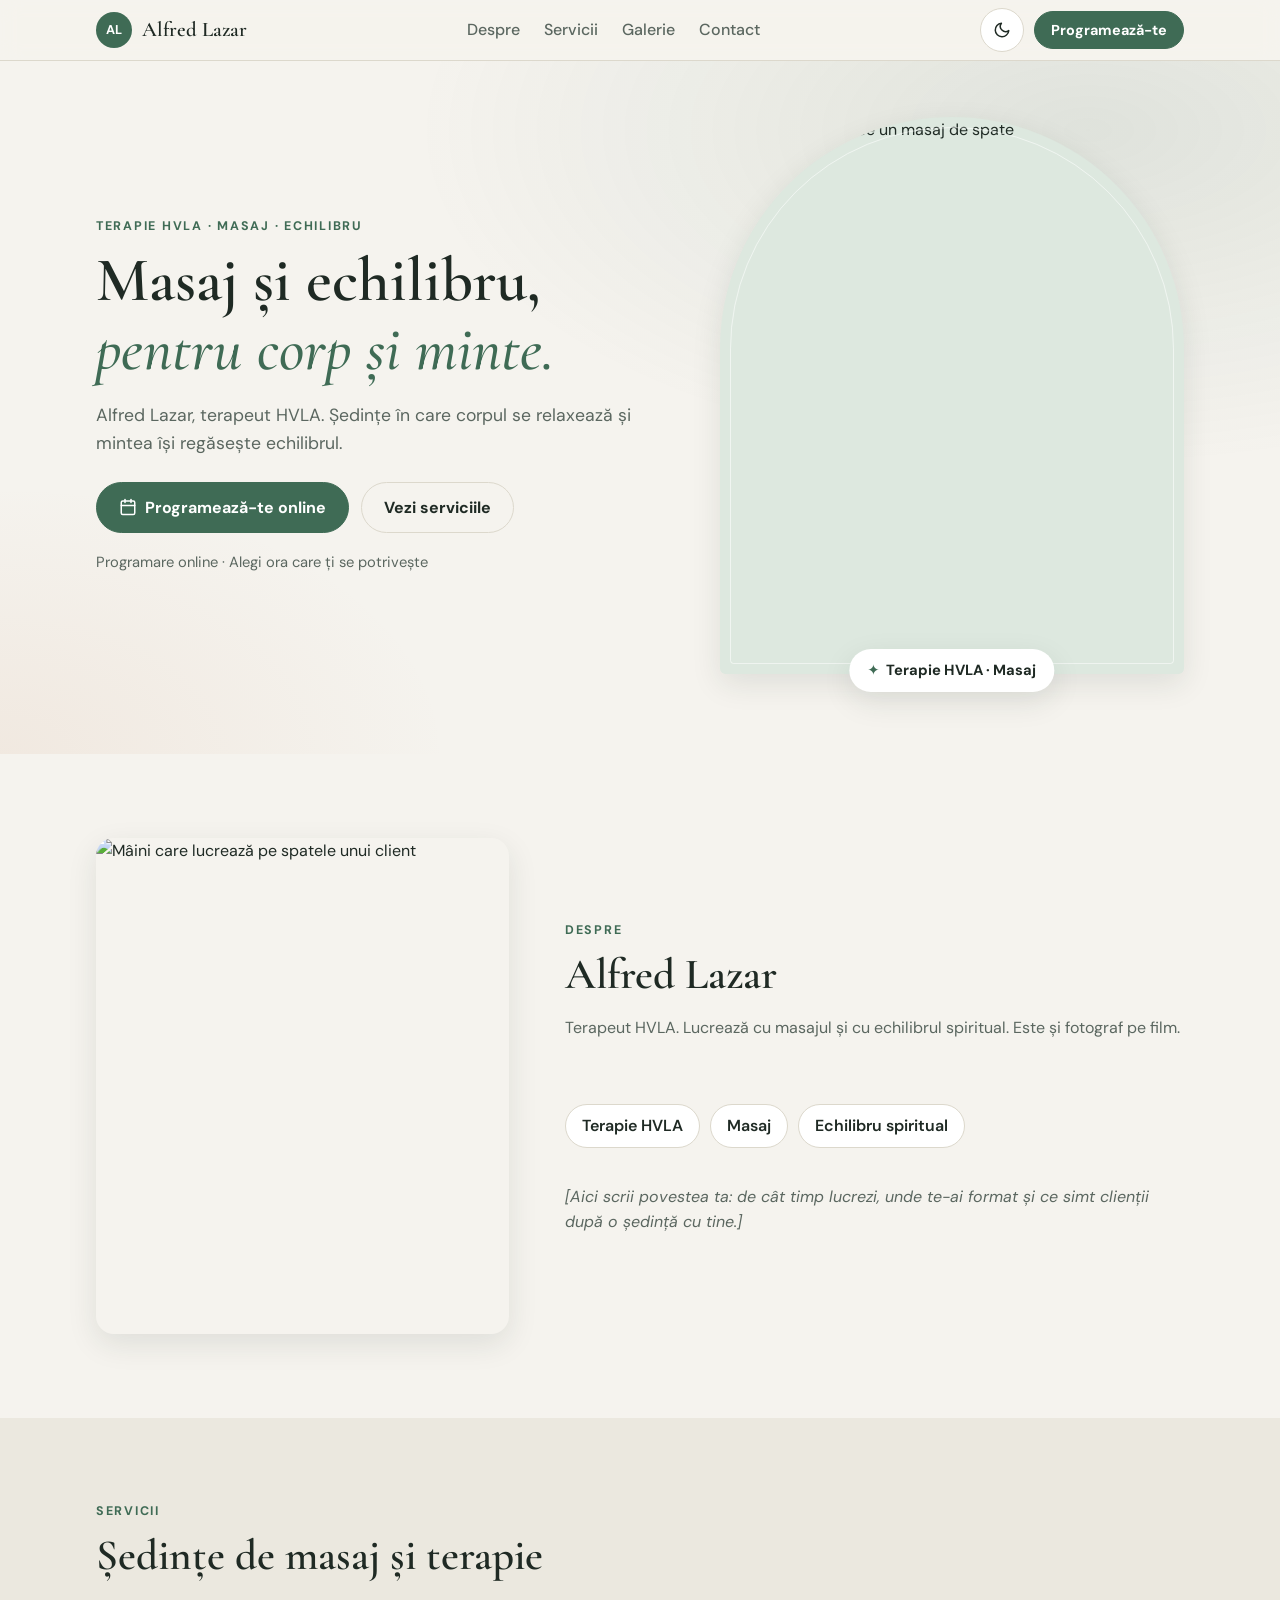
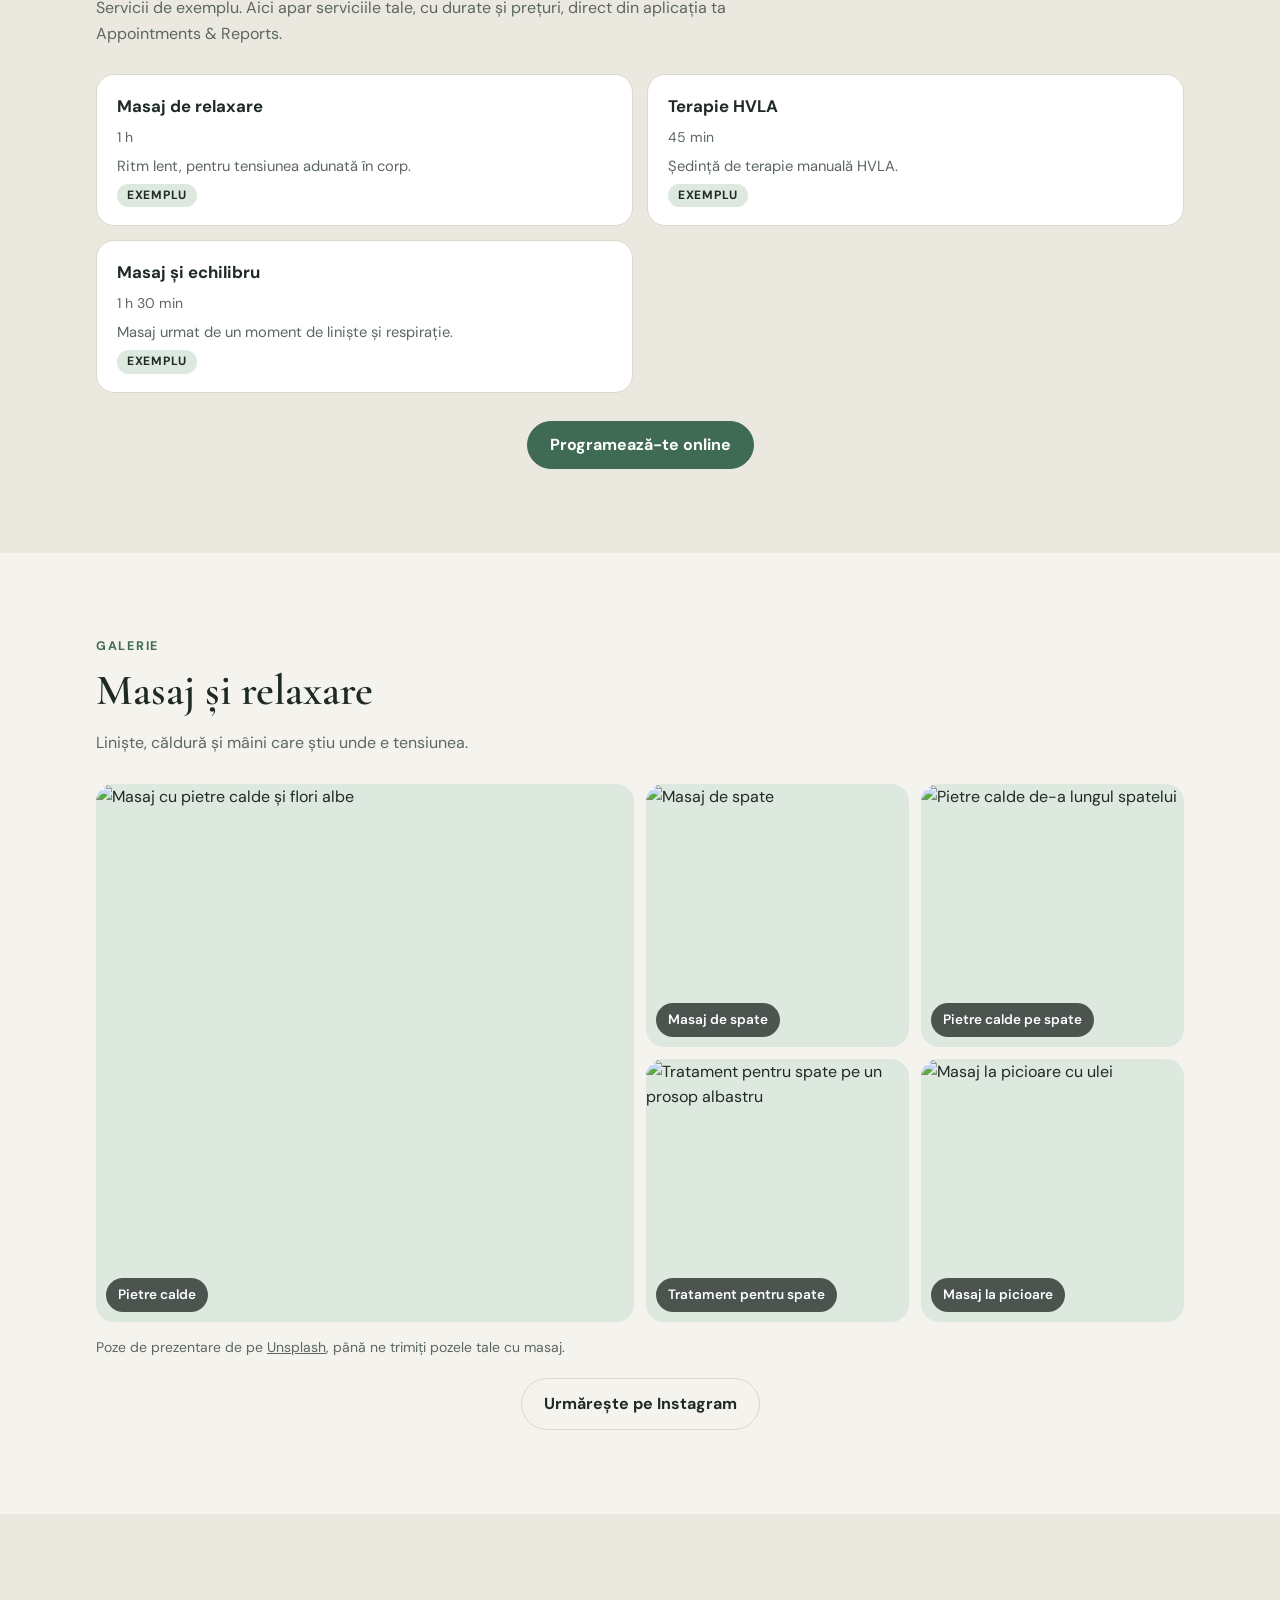
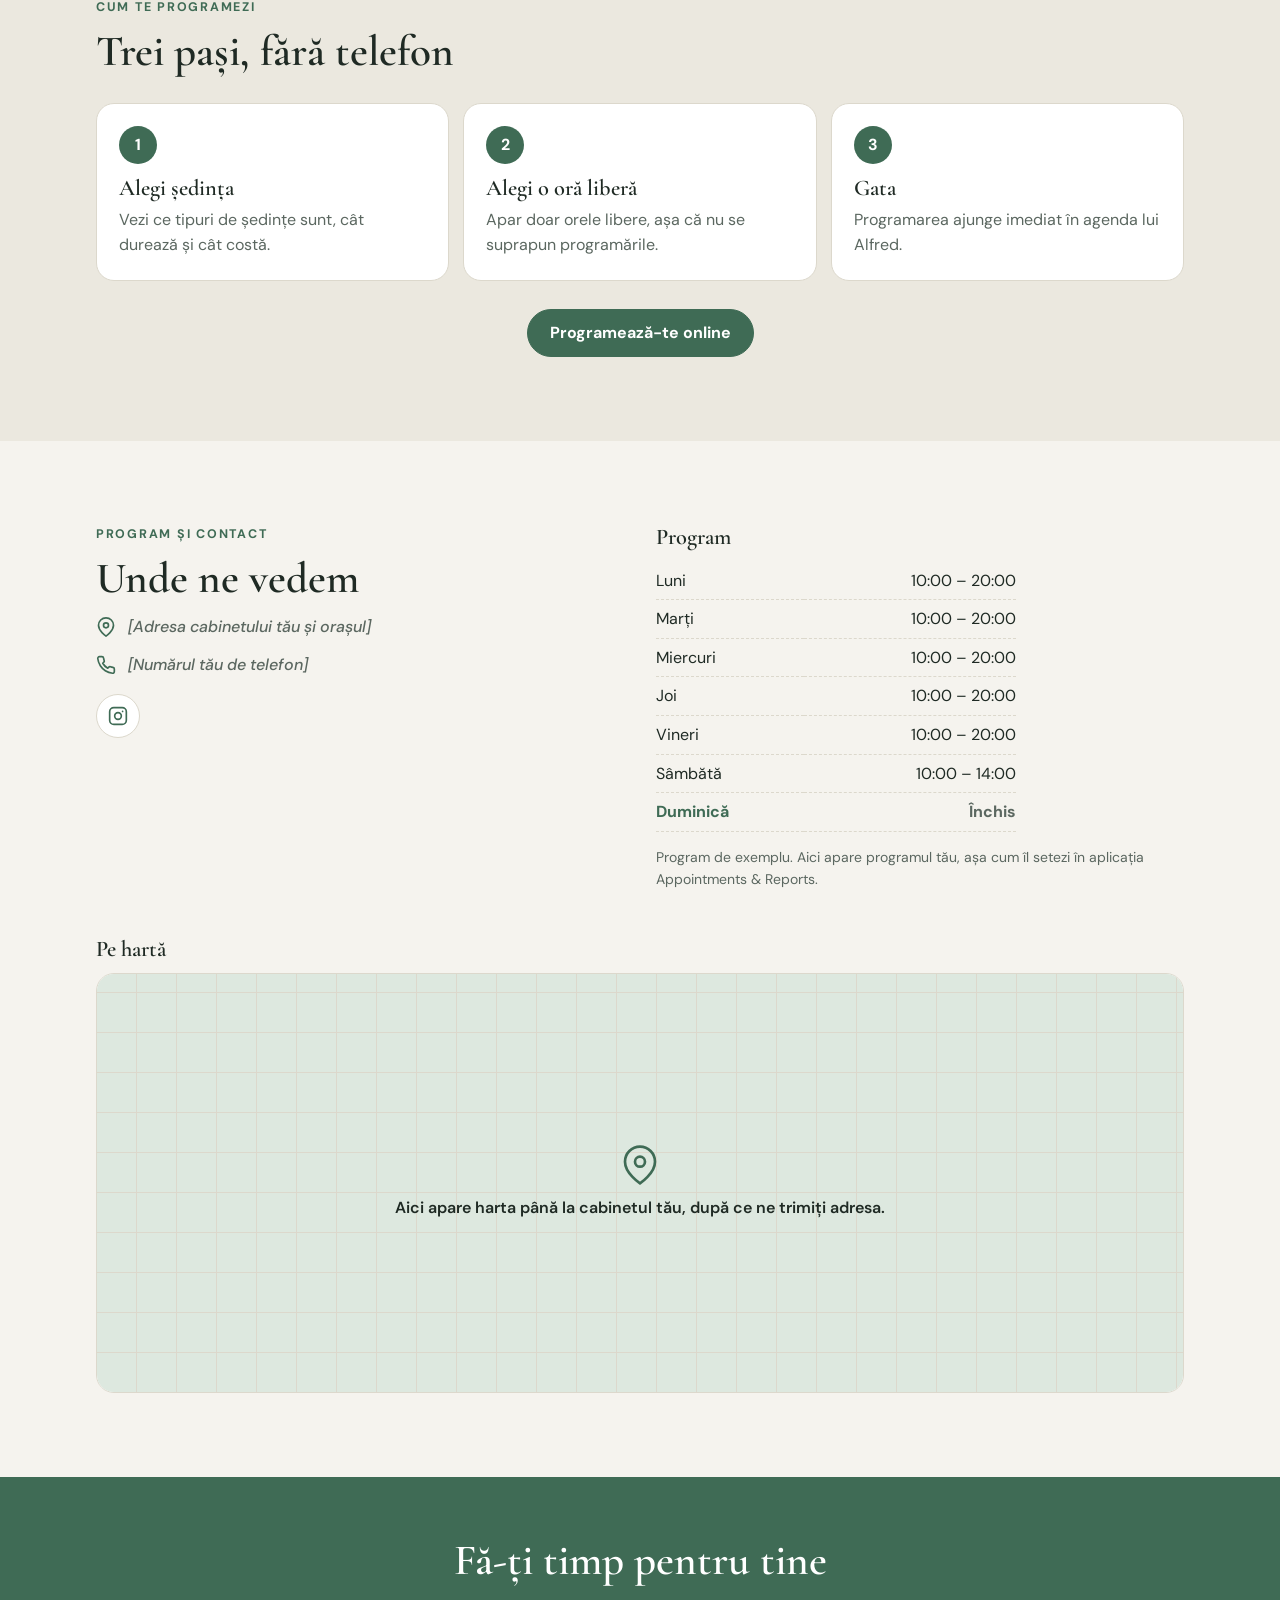
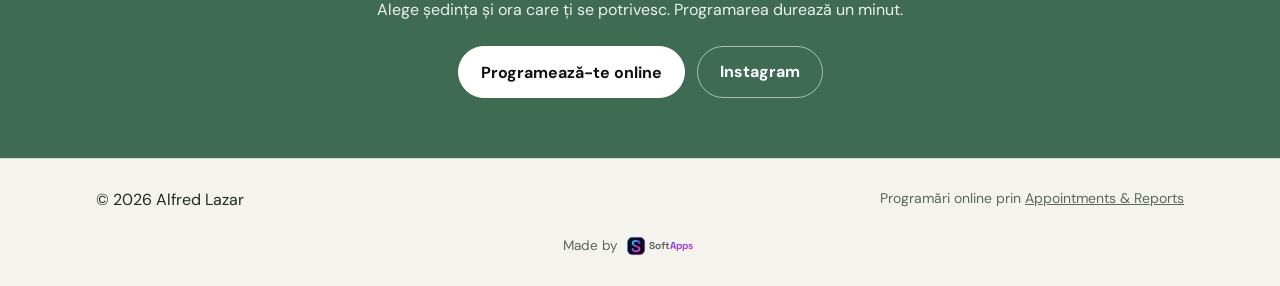
==== commit f49117f8: "Address placeholder texts to Alfred The parts still to fill in now speak to him directly (your story" ====
--- a/index.html
+++ b/index.html
@@ -146,7 +146,7 @@
           <li>Masaj</li>
           <li>Echilibru spiritual</li>
         </ul>
-        <p class="placeholder-text">[De completat cu Alfred: povestea lui, de cât timp lucrează, unde s-a format.]</p>
+        <p class="placeholder-text">[Aici scrii povestea ta: de cât timp lucrezi, unde te-ai format și ce simt clienții după o ședință cu tine.]</p>
       </div></div>
     </section>
 
@@ -155,8 +155,7 @@
         <div class="section-head">
           <p class="eyebrow">Servicii</p>
           <h2>Ședințe de masaj și terapie</h2>
-          <p class="muted">Servicii de exemplu. Lista reală, cu durate și prețuri, vine direct din aplicația Appointments
-            &amp; Reports a lui Alfred.</p>
+          <p class="muted">Servicii de exemplu. Aici apar serviciile tale, cu durate și prețuri, direct din aplicația ta Appointments &amp; Reports.</p>
         </div>
         <div id="services-list" class="services" aria-live="polite"></div>
         <div class="center">
@@ -194,7 +193,7 @@
             <figcaption>Masaj la picioare</figcaption>
           </figure>
         </div>
-        <p class="muted small photo-note">Poze de prezentare de pe <a href="https://unsplash.com/" target="_blank" rel="noopener">Unsplash</a>, până vin pozele lui Alfred.</p>
+        <p class="muted small photo-note">Poze de prezentare de pe <a href="https://unsplash.com/" target="_blank" rel="noopener">Unsplash</a>, până ne trimiți pozele tale cu masaj.</p>
         <div class="center ig-cta">
           <a class="btn btn-ghost" href="https://www.instagram.com/laz.alfred/" target="_blank" rel="noopener">Urmărește
             pe Instagram</a>
@@ -243,7 +242,7 @@
                 <path d="M21 10c0 7-9 13-9 13s-9-6-9-13a9 9 0 0 1 18 0z" />
                 <circle cx="12" cy="10" r="3" />
               </svg>
-              <span class="placeholder-text">[Adresa cabinetului, orașul]</span>
+              <span class="placeholder-text">[Adresa cabinetului tău și orașul]</span>
             </li>
             <li>
               <svg viewBox="0 0 24 24" width="20" height="20" fill="none" stroke="currentColor" stroke-width="2"
@@ -251,7 +250,7 @@
                 <path
                   d="M22 16.92v3a2 2 0 0 1-2.18 2 19.79 19.79 0 0 1-8.63-3.07 19.5 19.5 0 0 1-6-6 19.79 19.79 0 0 1-3.07-8.67A2 2 0 0 1 4.11 2h3a2 2 0 0 1 2 1.72c.13.96.36 1.9.7 2.81a2 2 0 0 1-.45 2.11L8.09 9.91a16 16 0 0 0 6 6l1.27-1.27a2 2 0 0 1 2.11-.45c.91.34 1.85.57 2.81.7A2 2 0 0 1 22 16.92z" />
               </svg>
-              <span class="placeholder-text">[Telefon]</span>
+              <span class="placeholder-text">[Numărul tău de telefon]</span>
             </li>
           </ul>
           <ul class="social" aria-label="Rețele sociale">
@@ -274,8 +273,7 @@
           <table id="hours-table">
             <tbody></tbody>
           </table>
-          <p class="muted small" id="hours-note">Program de exemplu. Programul real vine din aplicația Appointments &amp;
-            Reports.</p>
+          <p class="muted small" id="hours-note">Program de exemplu. Aici apare programul tău, așa cum îl setezi în aplicația Appointments &amp; Reports.</p>
         </div>
 
         <div class="map">
@@ -288,7 +286,7 @@
                 <path d="M21 10c0 7-9 13-9 13s-9-6-9-13a9 9 0 0 1 18 0z" />
                 <circle cx="12" cy="10" r="3" />
               </svg>
-              <p>Harta apare după ce avem adresa.</p>
+              <p>Aici apare harta până la cabinetul tău, după ce ne trimiți adresa.</p>
             </div>
           </div>
         </div>
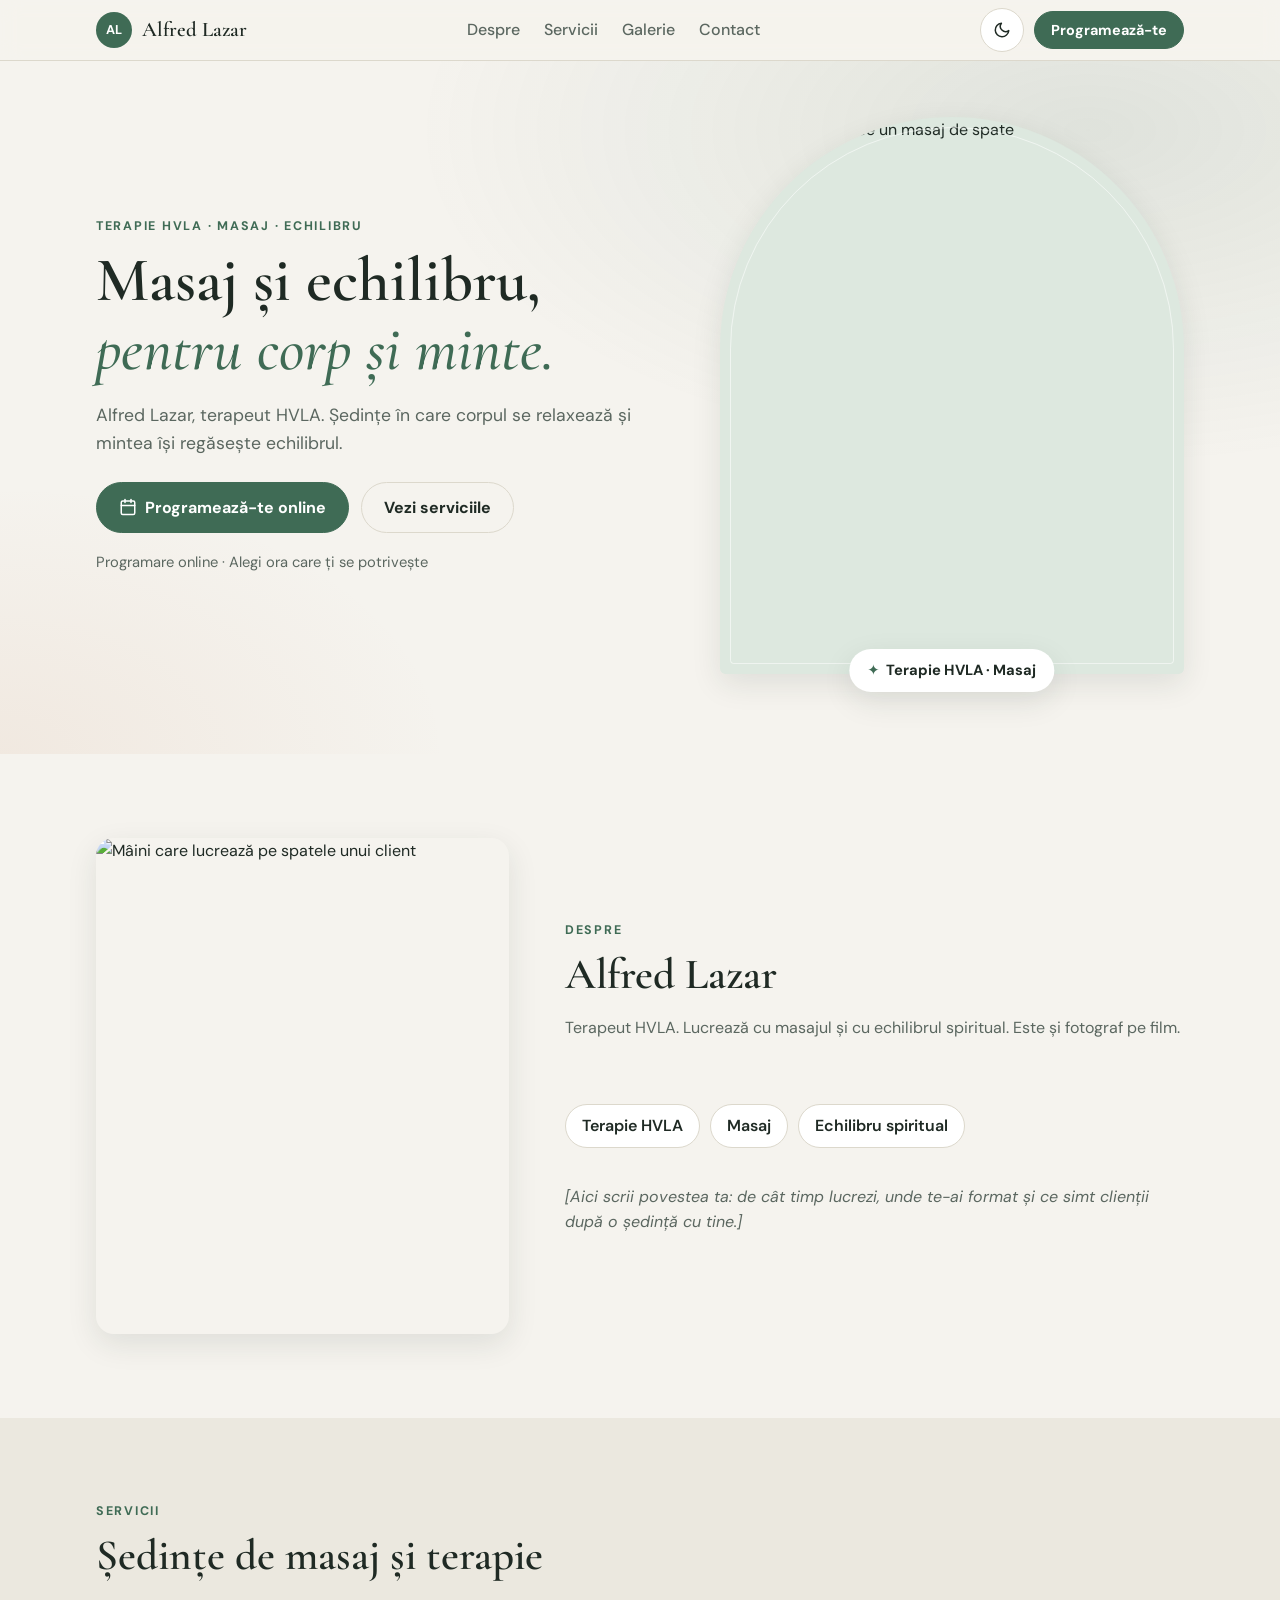
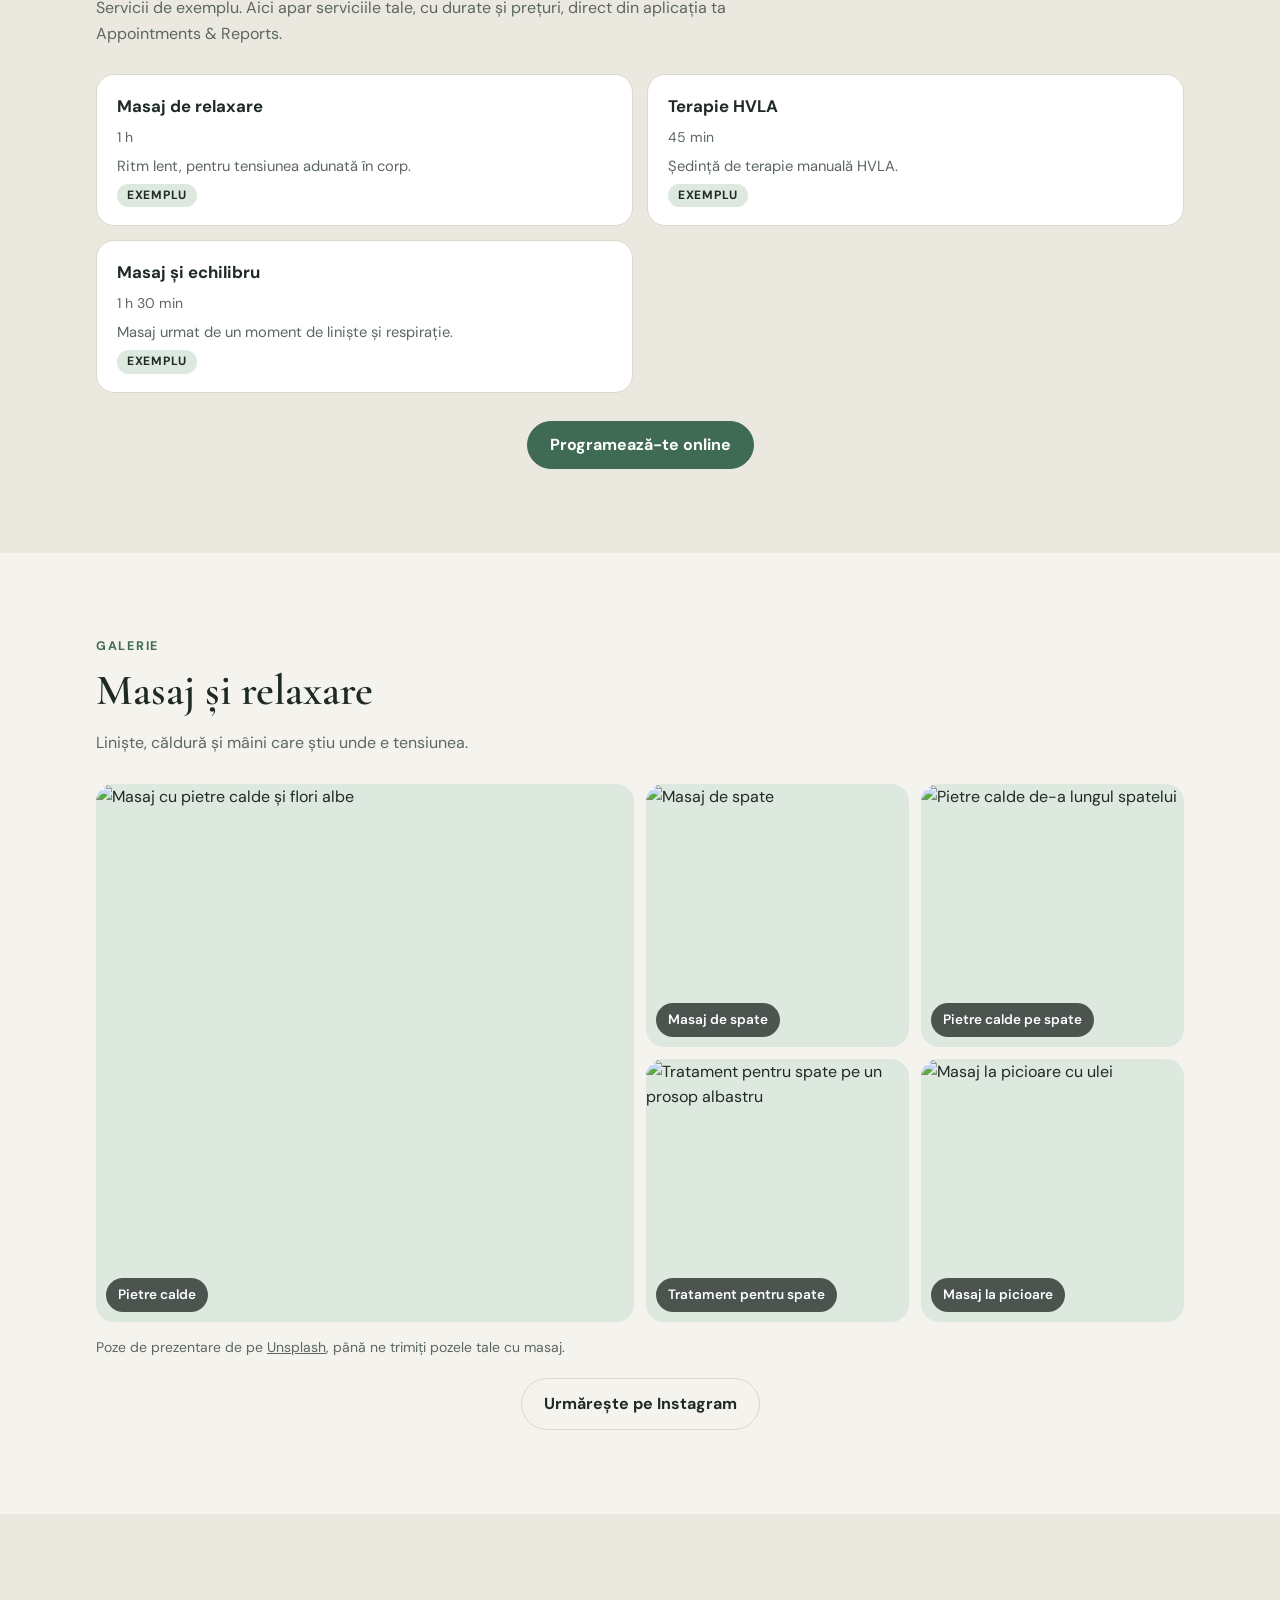
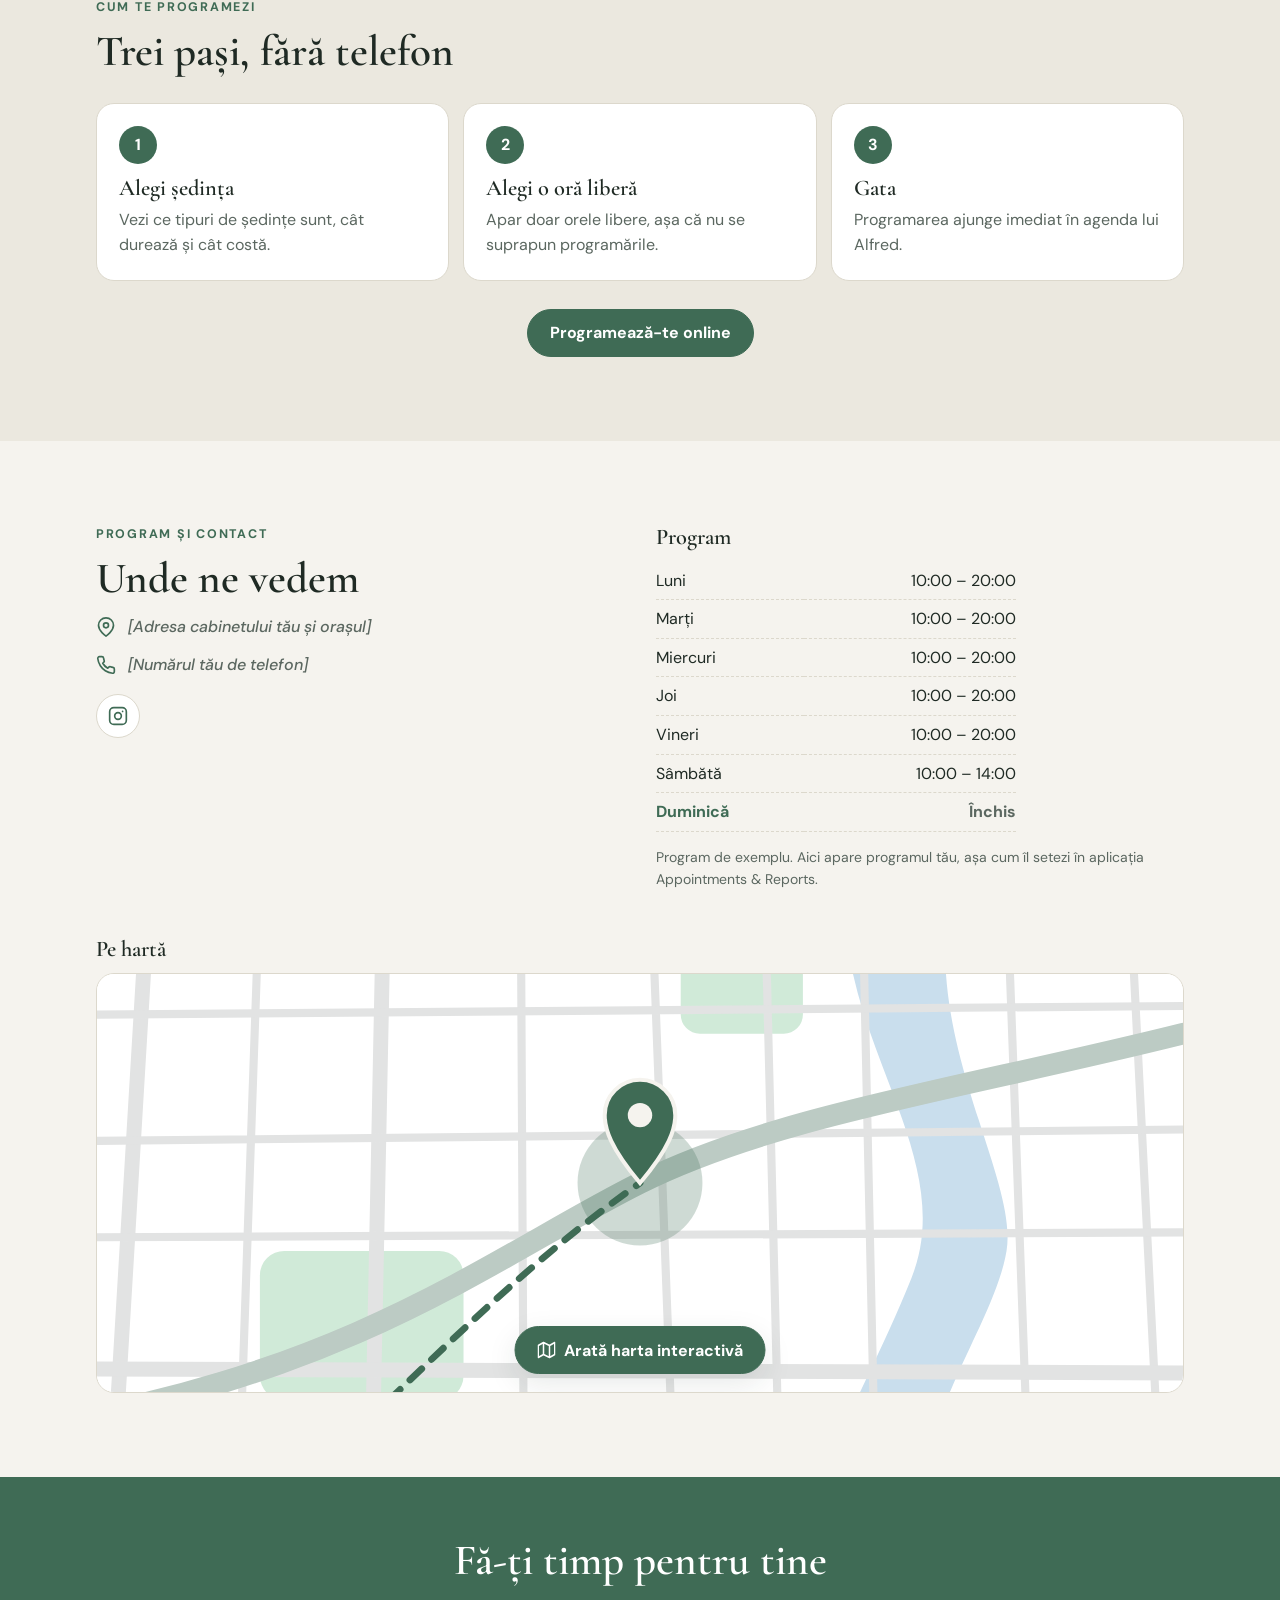
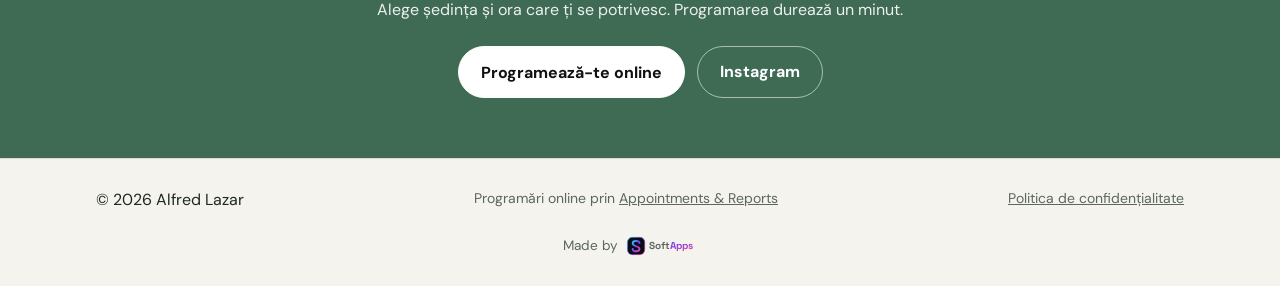
==== commit a071e209: "Add privacy policy footer and drawn map The footer links the shared client privacy policy and shows " ====
--- a/index.html
+++ b/index.html
@@ -51,7 +51,7 @@
   <link rel="stylesheet" media="print" onload="this.media='all'"
     href="https://fonts.googleapis.com/css2?family=Cormorant+Garamond:ital,wght@0,500;0,600;1,500&family=DM+Sans:opsz,wght@9..40,400;9..40,500;9..40,700&family=Space+Grotesk:wght@700&display=swap" />
 
-  <link rel="stylesheet" href="styles.css?v=2" />
+  <link rel="stylesheet" href="styles.css?v=3" />
 </head>
 
 <body>
@@ -279,14 +279,42 @@
         <div class="map">
           <h3>Pe hartă</h3>
           <div class="map-frame">
-            <!-- Replace with the Google Maps embed once the address is known. -->
-            <div class="map-placeholder">
-              <svg viewBox="0 0 24 24" width="40" height="40" fill="none" stroke="currentColor" stroke-width="1.6"
-                stroke-linecap="round" stroke-linejoin="round" aria-hidden="true">
-                <path d="M21 10c0 7-9 13-9 13s-9-6-9-13a9 9 0 0 1 18 0z" />
-                <circle cx="12" cy="10" r="3" />
+            <!-- Once the address is known: set data-map-src to the Google Maps embed URL
+                 (https://www.google.com/maps/embed?pb=...). The map loads only when the button is pressed. -->
+            <div class="map-consent" data-map-src="" data-map-title="Hartă Alfred Lazar">
+              <svg class="mp-art" viewBox="0 0 800 500" preserveAspectRatio="xMidYMid slice" aria-hidden="true" focusable="false">
+              <rect width="800" height="500" class="mp-land"/>
+              <path d="M560 0 C520 120 640 220 600 320 S520 460 560 500 L620 500 C590 440 660 360 670 300 S590 120 640 0Z" class="mp-water"/>
+              <rect x="120" y="300" width="150" height="110" rx="18" class="mp-park"/>
+              <rect x="430" y="70" width="90" height="70" rx="14" class="mp-park"/>
+              <path d="M40 0 L10 500" class="mp-road mp-main"/>
+              <path d="M121 0 L103.6 500" class="mp-road"/>
+              <path d="M212 0 L201.8 500" class="mp-road mp-main"/>
+              <path d="M312 0 L314.6 500" class="mp-road"/>
+              <path d="M407 0 L426 500" class="mp-road"/>
+              <path d="M491 0 L503.5 500" class="mp-road"/>
+              <path d="M563 0 L574 500" class="mp-road"/>
+              <path d="M669 0 L687.4 500" class="mp-road"/>
+              <path d="M759 0 L784.4 500" class="mp-road"/>
+              <path d="M0 30 L800 33.9" class="mp-road mp-main"/>
+              <path d="M0 126 L800 119.6" class="mp-road"/>
+              <path d="M0 219 L800 210.6" class="mp-road"/>
+              <path d="M0 290 L800 286.4" class="mp-road"/>
+              <path d="M0 387 L800 389.9" class="mp-road mp-main"/>
+              <path d="M0 482 L800 459.9" class="mp-road"/>
+              <path d="M0 420 C200 380 300 300 400 250 S640 180 800 140" class="mp-road mp-avenue"/>
+              <path d="M150 470 C230 400 300 320 400 250" class="mp-route"/>
+              <g class="mp-pin" transform="translate(400 250)"><circle r="46" class="mp-pulse"/><path d="M0 0 C-22 -26 -26 -40 -26 -50 a26 26 0 0 1 52 0 C26 -40 22 -26 0 0Z" class="mp-drop"/><circle cy="-50" r="9" class="mp-hole"/></g>
               </svg>
-              <p>Aici apare harta până la cabinetul tău, după ce ne trimiți adresa.</p>
+              <div class="mp-overlay">
+                <button type="button" class="btn mp-load" data-map-load>
+                  <svg viewBox="0 0 24 24" width="18" height="18" fill="none" stroke="currentColor" stroke-width="2"
+                    stroke-linecap="round" stroke-linejoin="round" aria-hidden="true">
+                    <path d="M1 6v16l7-4 8 4 7-4V2l-7 4-8-4-7 4zM8 2v16M16 6v16" />
+                  </svg>
+                  Arată harta interactivă
+                </button>
+              </div>
             </div>
           </div>
         </div>
@@ -311,6 +339,9 @@
       <p>© <span id="year">2026</span> Alfred Lazar</p>
       <p class="muted small">Programări online prin <a href="https://appointmentsapps.com/" target="_blank"
           rel="noopener">Appointments &amp; Reports</a></p>
+      <div class="client-legal" data-client-legal="alfred-lazar">
+        <p class="muted small"><a href="https://appointmentsapps.com/legal/client/?c=alfred-lazar">Politica de confidențialitate</a></p>
+      </div>
     </div>
     <div class="container">
       <p class="footer-madeby">
@@ -342,6 +373,16 @@
 
   <script src="lightbox.js?v=1" defer></script>
   <script type="module" src="app.js?v=2"></script>
+  <!-- Shared legal parts (footer company details, map on click) from appointmentsapps.com -->
+  <script>
+    (function () {
+      var o = /^(localhost|127\.0\.0\.1)$/.test(location.hostname) ? 'http://localhost:8080' : 'https://appointmentsapps.com';
+      var s = document.createElement('script');
+      s.src = o + '/legal/client-legal.js?v=3';
+      s.defer = true;
+      document.head.appendChild(s);
+    })();
+  </script>
 </body>
 
 </html>
--- a/styles.css
+++ b/styles.css
@@ -552,6 +552,24 @@
   border: 1px solid var(--line); border-radius: var(--radius); background: var(--surface);
 }
 .map-frame iframe { position: absolute; inset: 0; width: 100%; height: 100%; border: 0; }
+/* Drawn map; Google Maps loads only on click (client-legal.js, appointmentsapps.com) */
+.map-consent { position: absolute; inset: 0; }
+.mp-art { position: absolute; inset: 0; width: 100%; height: 100%; }
+.mp-land { fill: var(--surface); }
+.mp-water { fill: color-mix(in srgb, #4a90c2 30%, var(--surface)); }
+.mp-park { fill: color-mix(in srgb, #4caf6a 26%, var(--surface)); }
+.mp-road { fill: none; stroke: color-mix(in srgb, var(--text) 13%, var(--surface)); stroke-width: 6; stroke-linecap: round; }
+.mp-main { stroke-width: 11; }
+.mp-avenue { stroke: color-mix(in srgb, var(--accent) 35%, var(--surface)); stroke-width: 16; }
+.mp-route { fill: none; stroke: var(--accent); stroke-width: 5; stroke-dasharray: 12 10; stroke-linecap: round; animation: mp-dash 20s linear infinite; }
+@keyframes mp-dash { to { stroke-dashoffset: -440; } }
+.mp-drop { fill: var(--accent); stroke: var(--bg); stroke-width: 3; }
+.mp-hole { fill: var(--bg); }
+.mp-pulse { fill: var(--accent); opacity: 0.25; transform-box: fill-box; transform-origin: center; animation: mp-pulse 2.4s ease-out infinite; }
+@keyframes mp-pulse { from { transform: scale(0.3); opacity: 0.45; } to { transform: scale(1.4); opacity: 0; } }
+.mp-overlay { position: absolute; left: 50%; bottom: 18px; transform: translateX(-50%); width: max-content; max-width: calc(100% - 32px); }
+.mp-load { gap: 8px; white-space: nowrap; box-shadow: var(--shadow); }
+@media (prefers-reduced-motion: reduce) { .mp-route, .mp-pulse { animation: none; } }
 .map-placeholder {
   position: absolute; inset: 0; display: flex; flex-direction: column; align-items: center; justify-content: center;
   gap: 4px; padding: 20px; text-align: center; color: var(--accent);
@@ -581,6 +599,10 @@
 .footer { padding: 28px 0; border-top: 1px solid var(--line); }
 .footer-inner { display: flex; flex-direction: column; gap: 4px; text-align: center; }
 .footer p { margin: 0; }
+.client-legal p { margin: 0; }
+.client-legal-company { color: var(--muted); font-size: 0.85rem; }
+.client-legal-anpc { display: block; width: fit-content; margin: 8px auto 0; }
+.client-legal-anpc img { display: block; max-width: 100%; height: auto; }
 .footer-madeby { margin-top: 20px !important; text-align: center; color: var(--muted); }
 .footer-madeby a { display: inline-flex; align-items: center; gap: 0.45rem; color: inherit; text-decoration: none; transition: opacity 0.2s ease; }
 .footer-madeby a:hover { opacity: 0.7; }
@@ -615,6 +637,7 @@
   .services { grid-template-columns: repeat(2, 1fr); }
   .contact { grid-template-columns: repeat(2, minmax(0, 1fr)); align-items: start; }
   .footer-inner { flex-direction: row; justify-content: space-between; text-align: left; }
+  .client-legal-anpc { margin-left: 0; }
 }
 
 @media (min-width: 1000px) {
